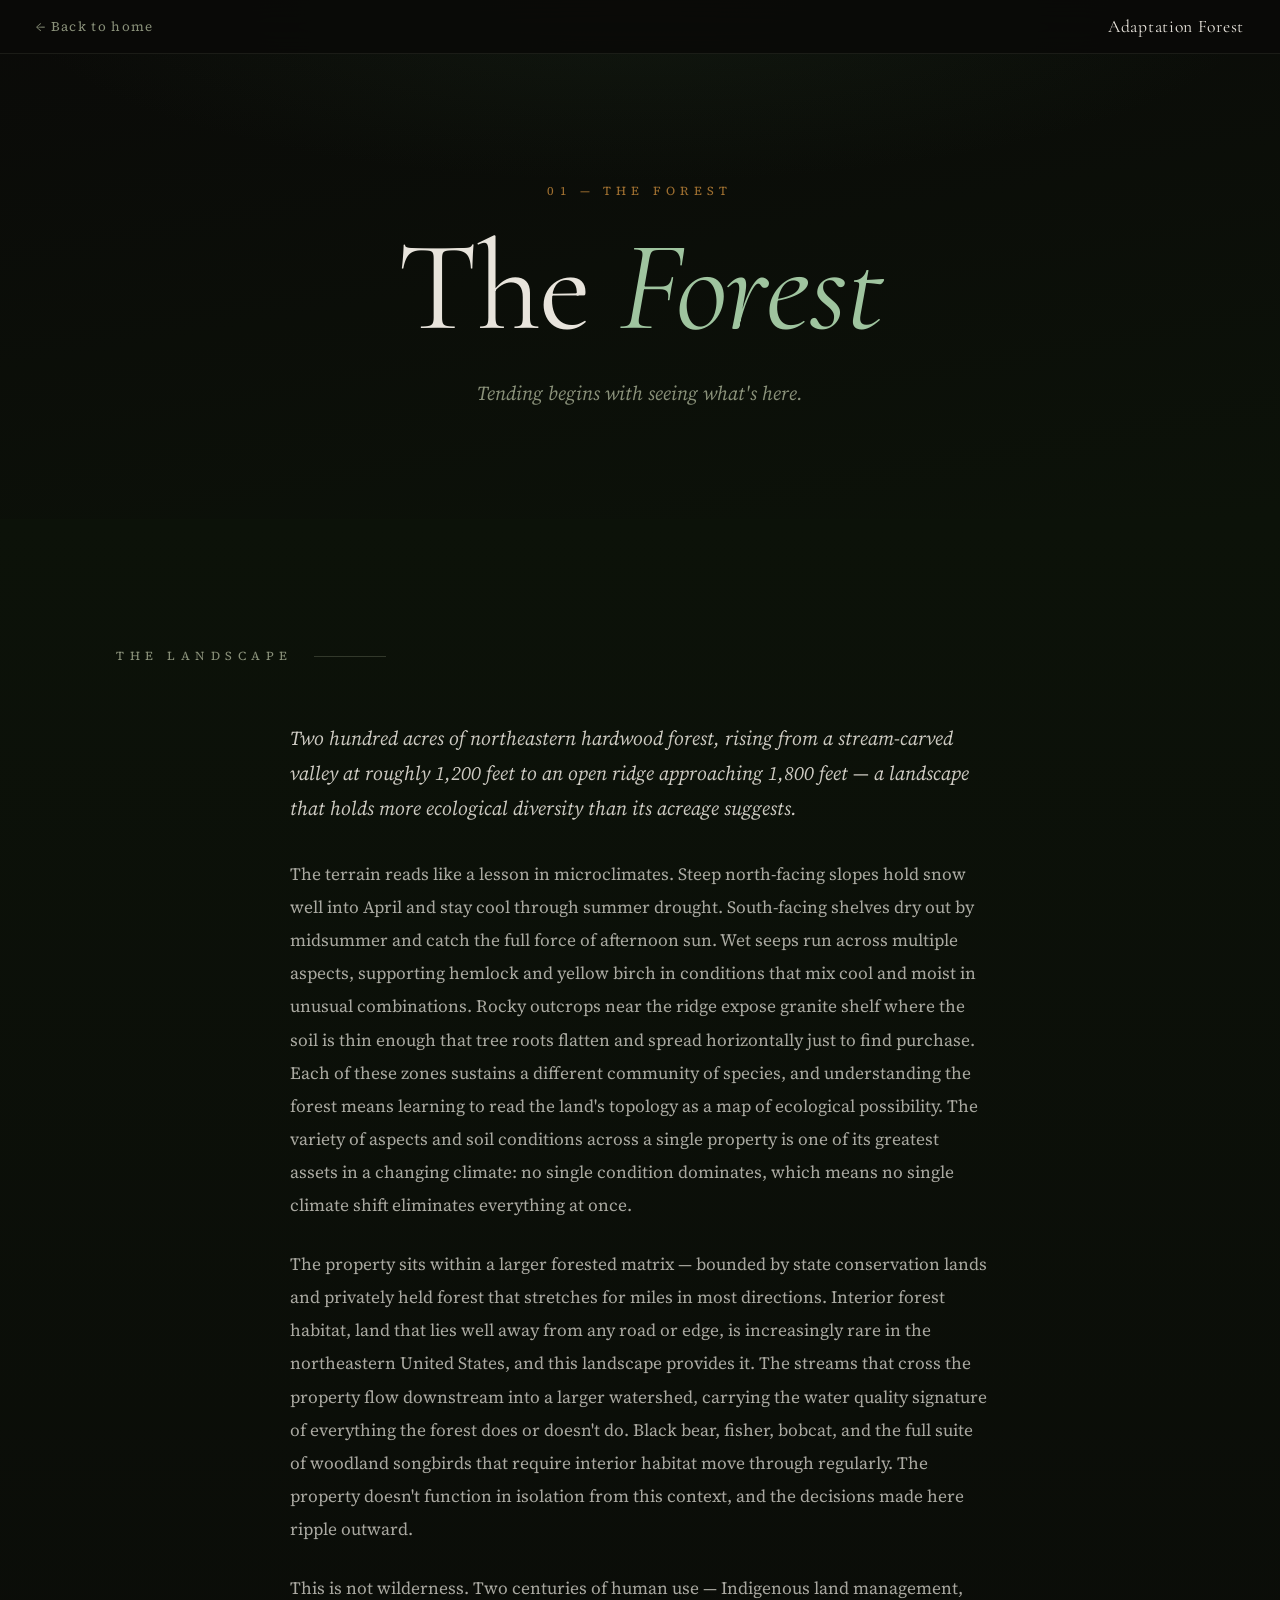
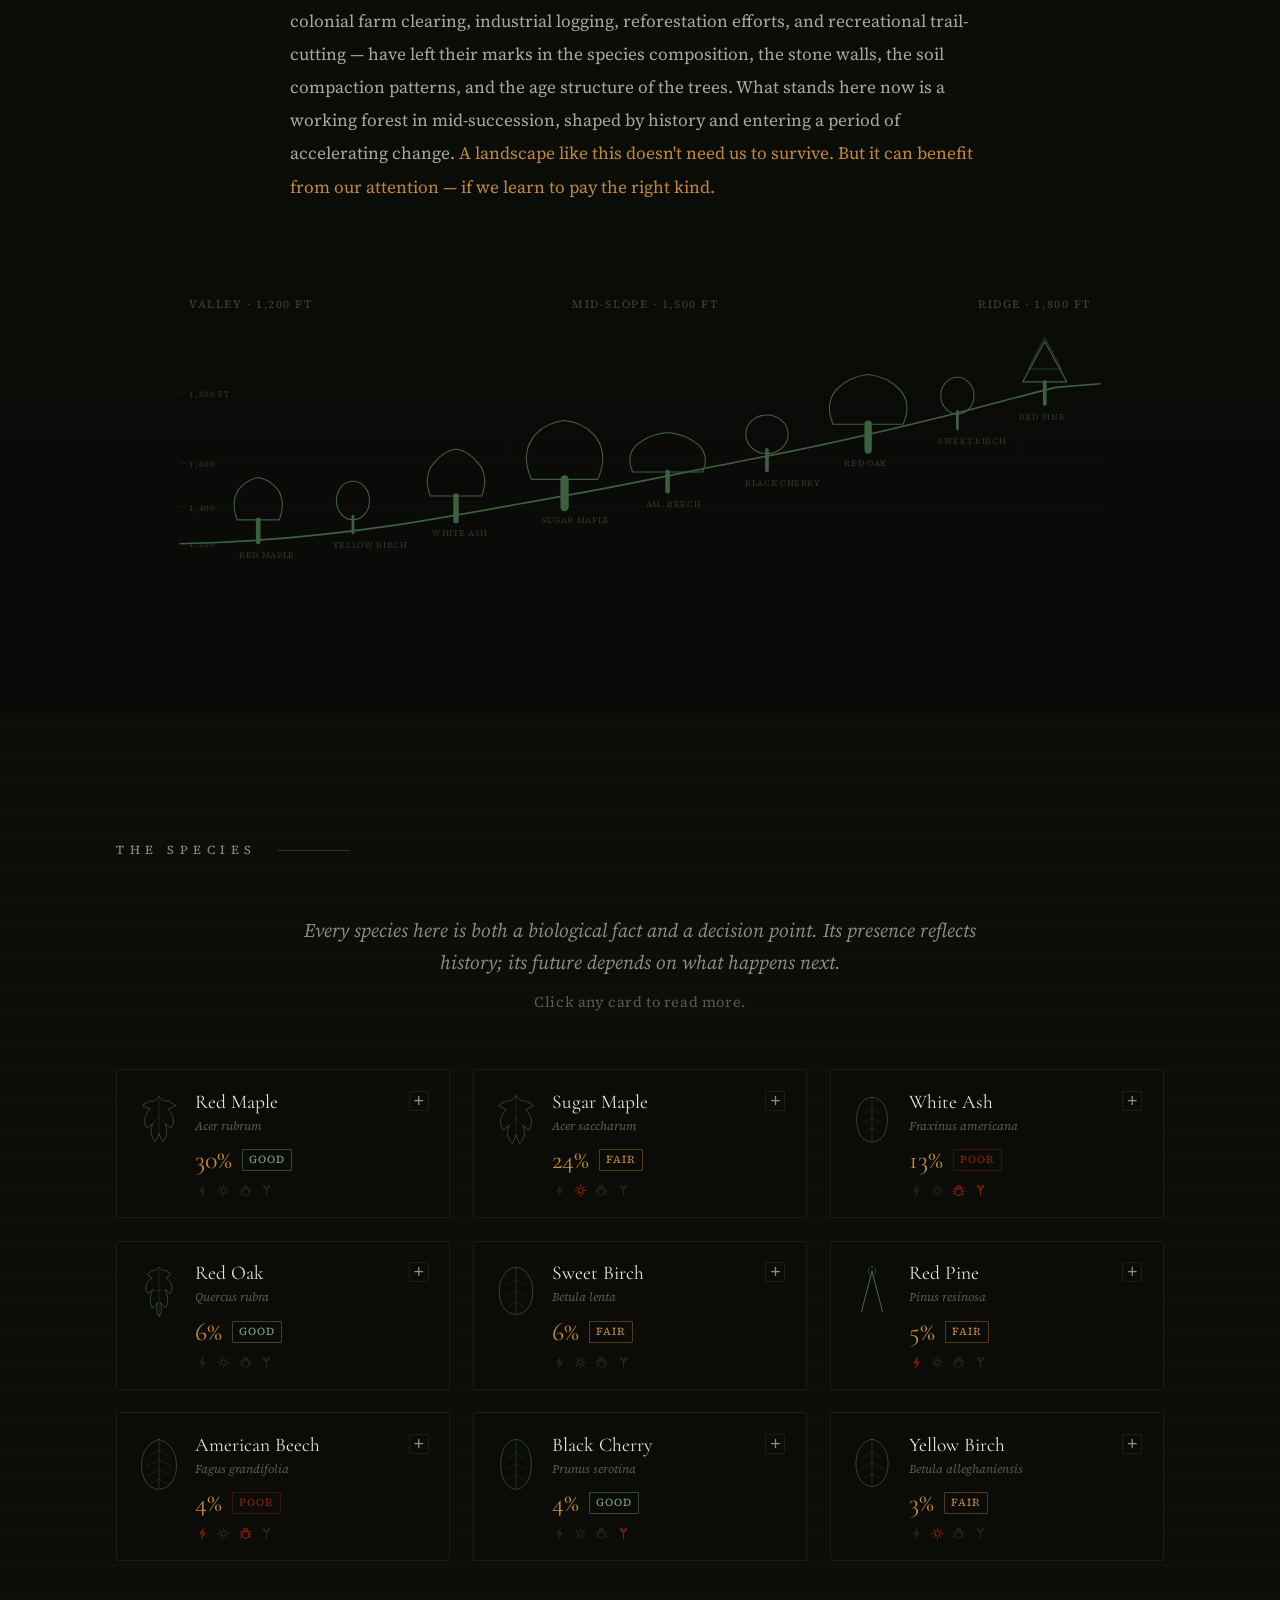
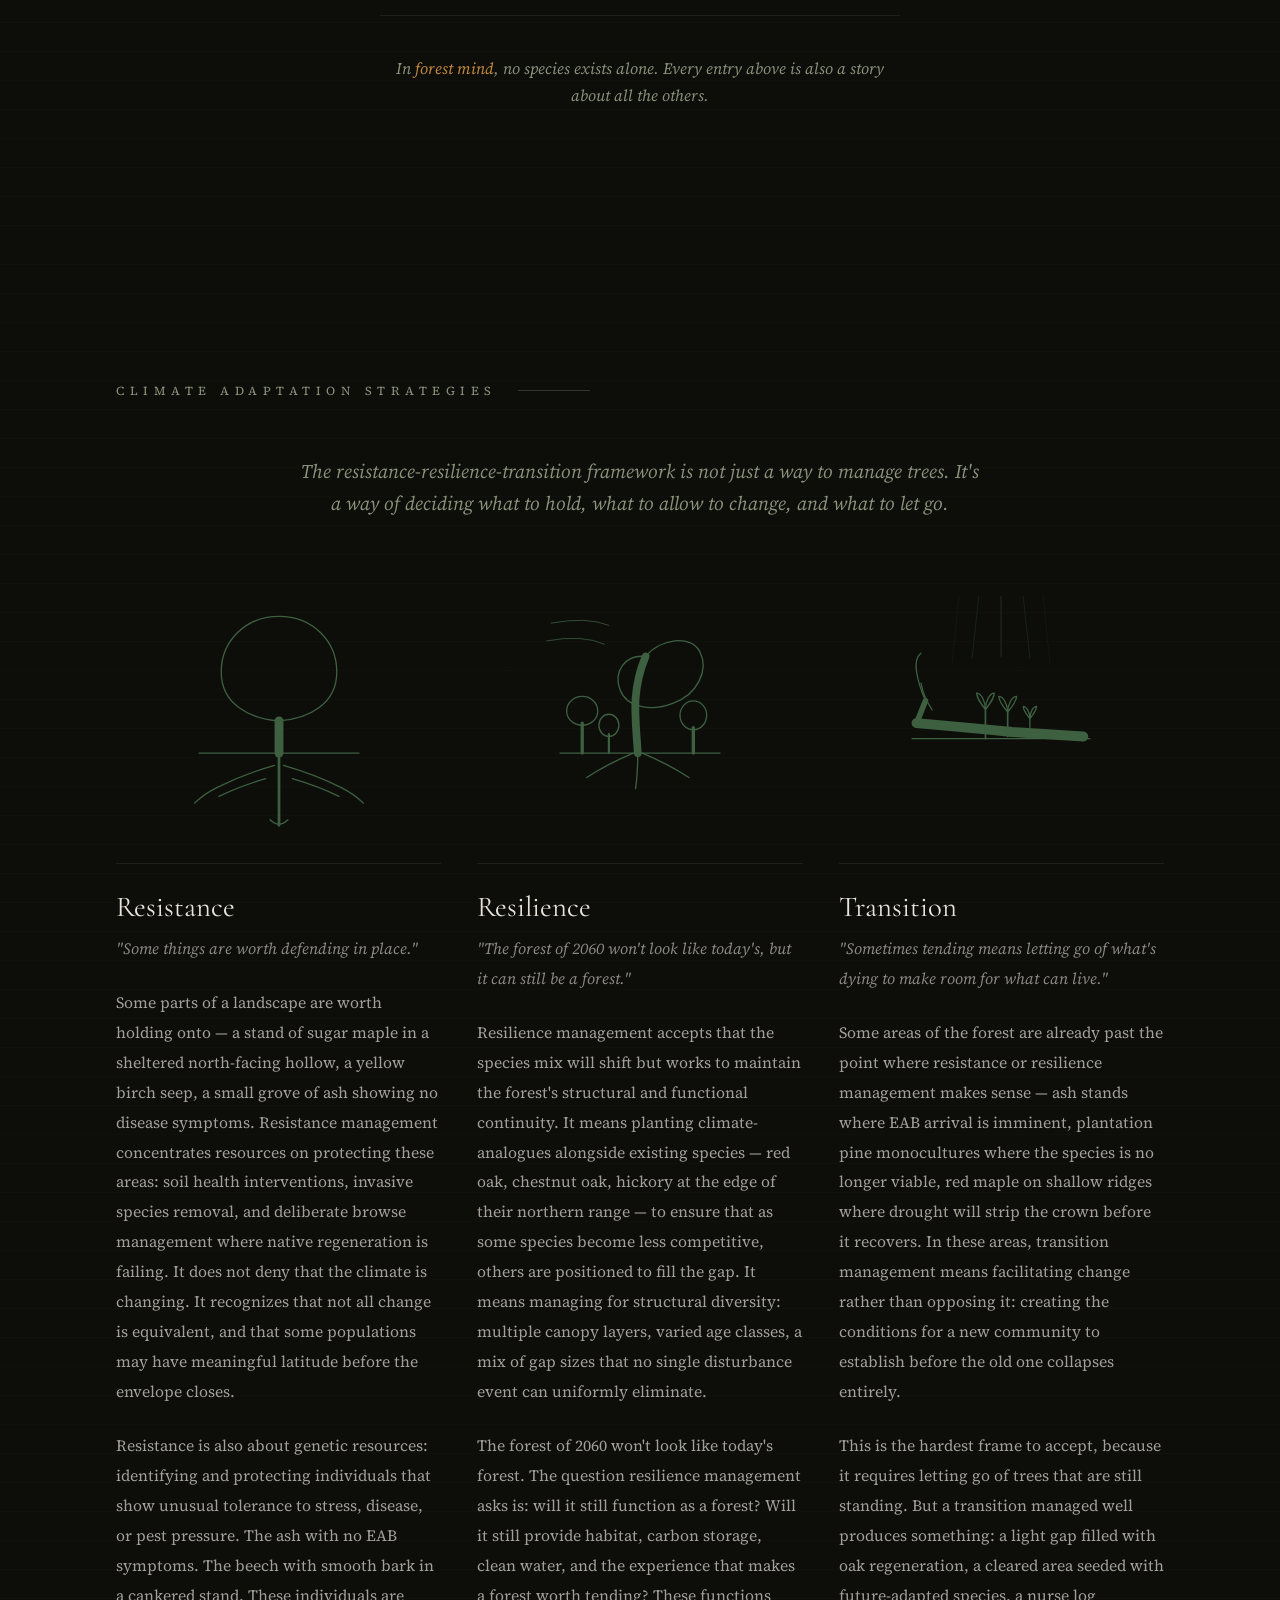
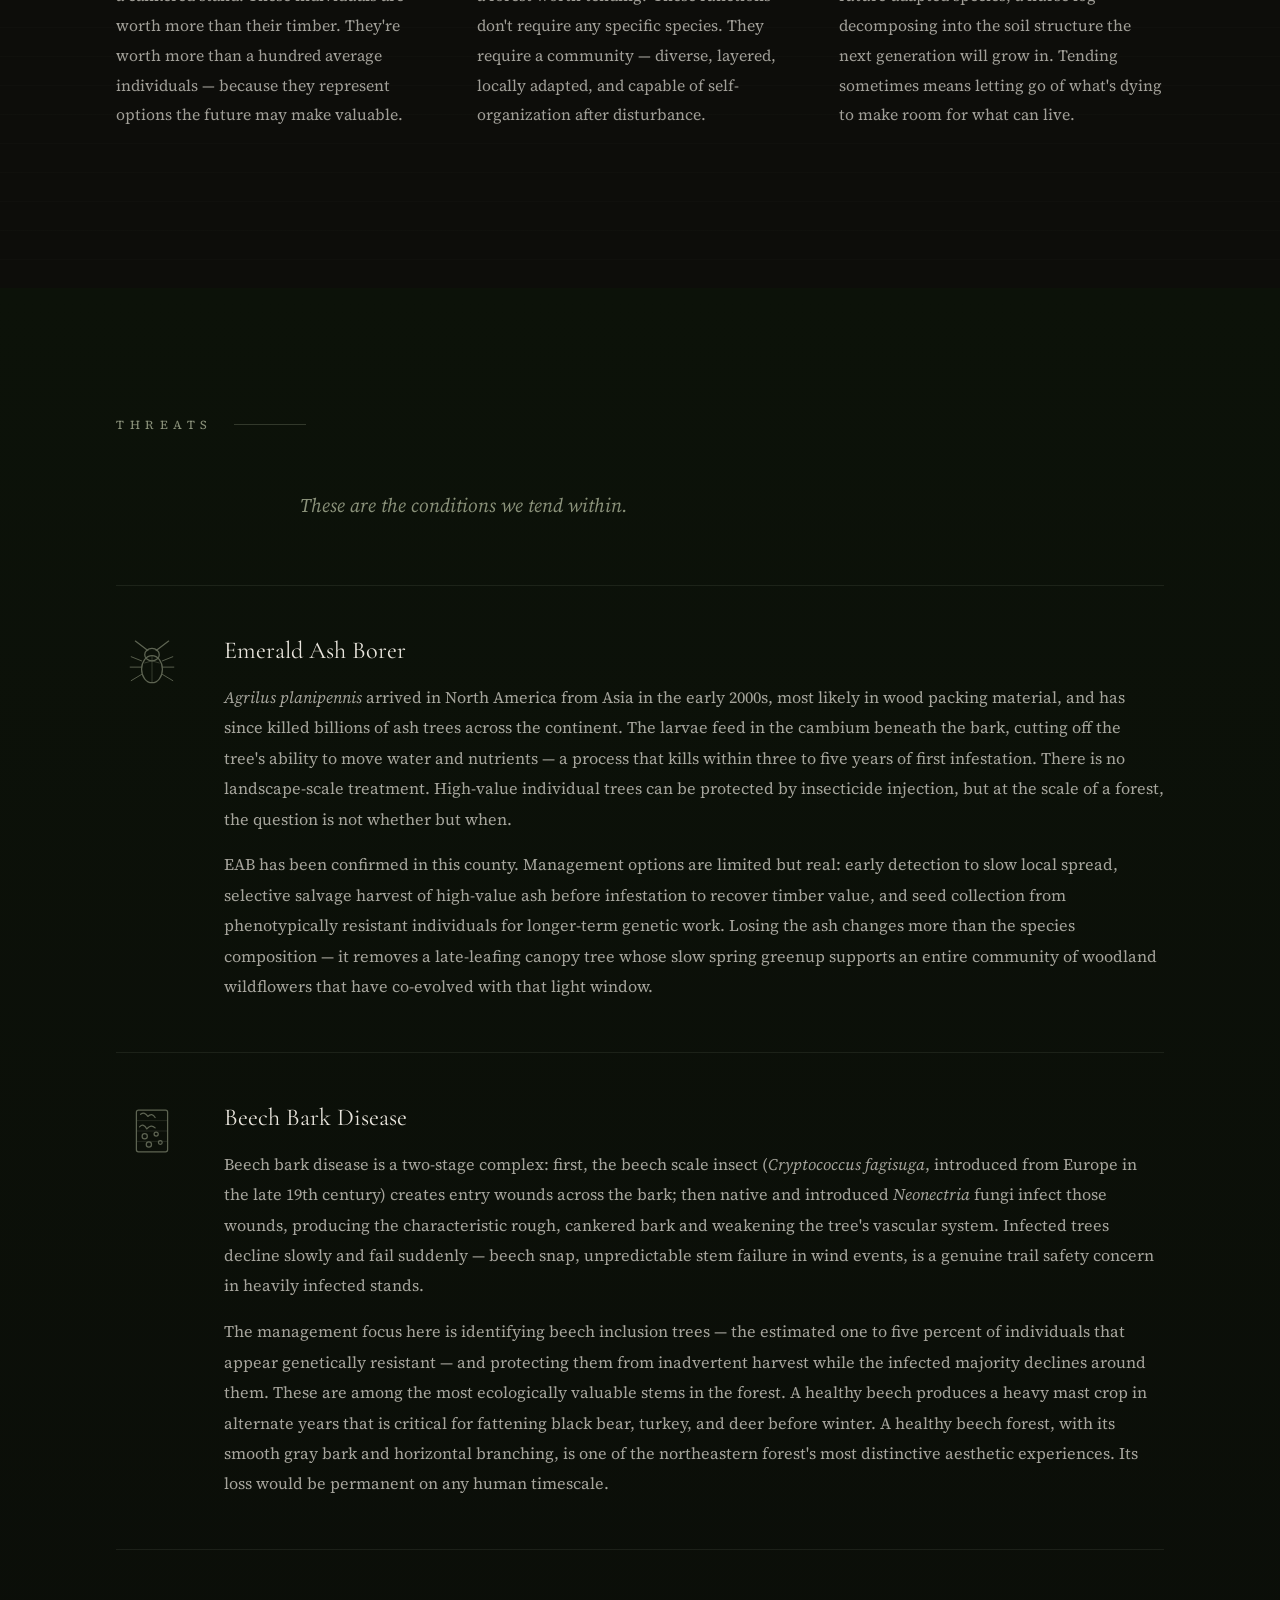
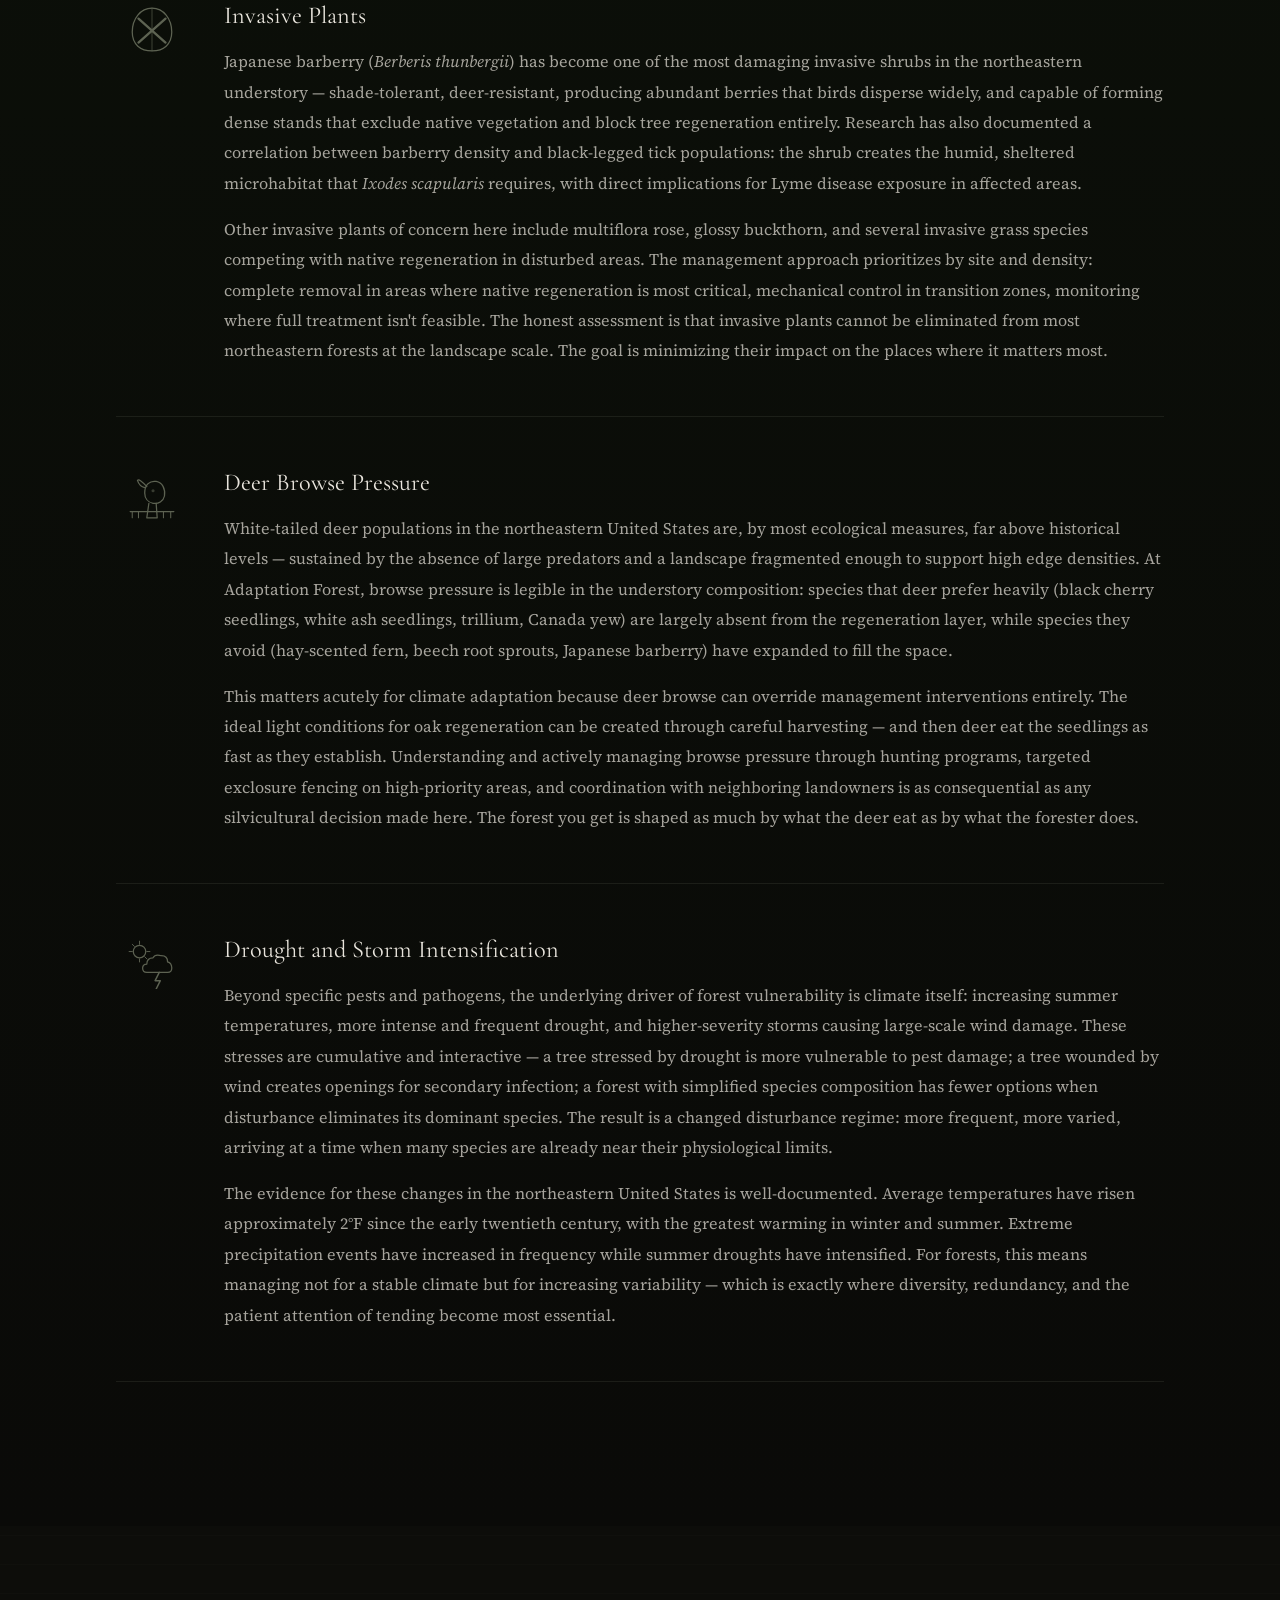
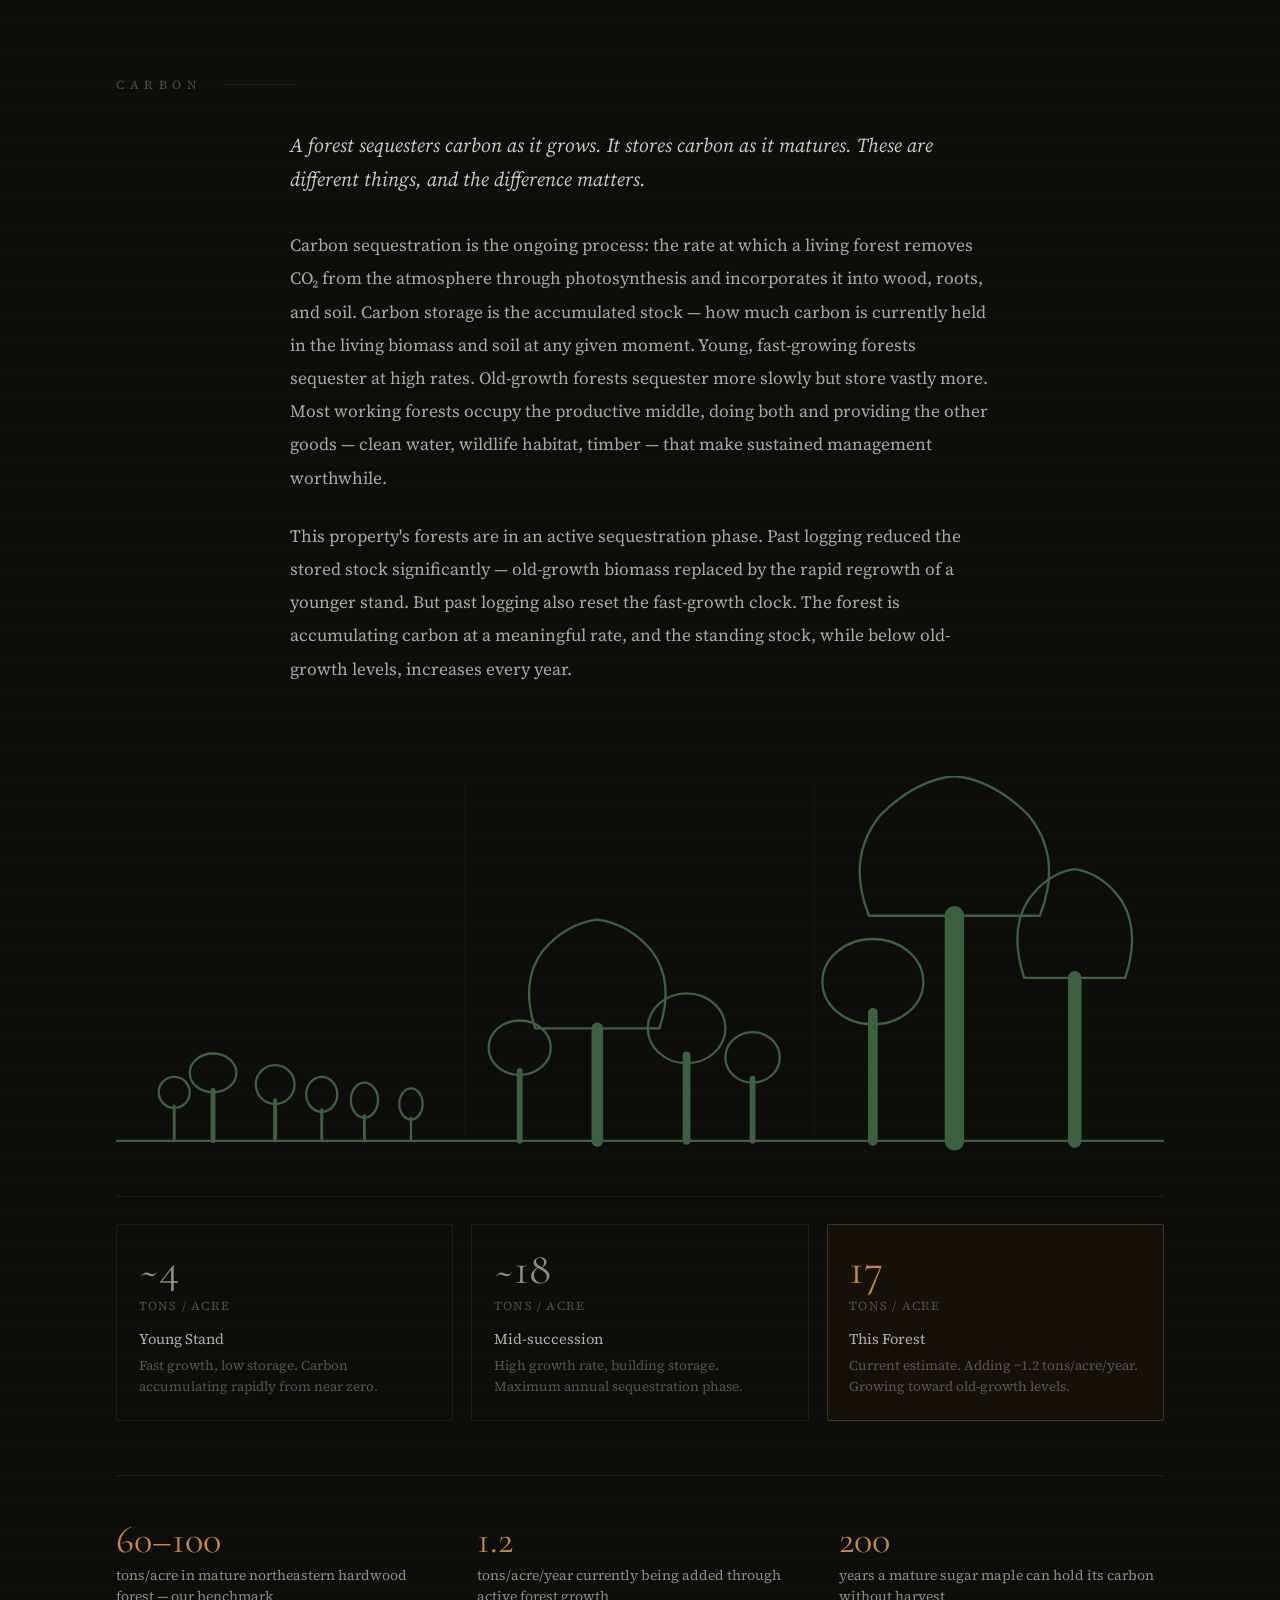
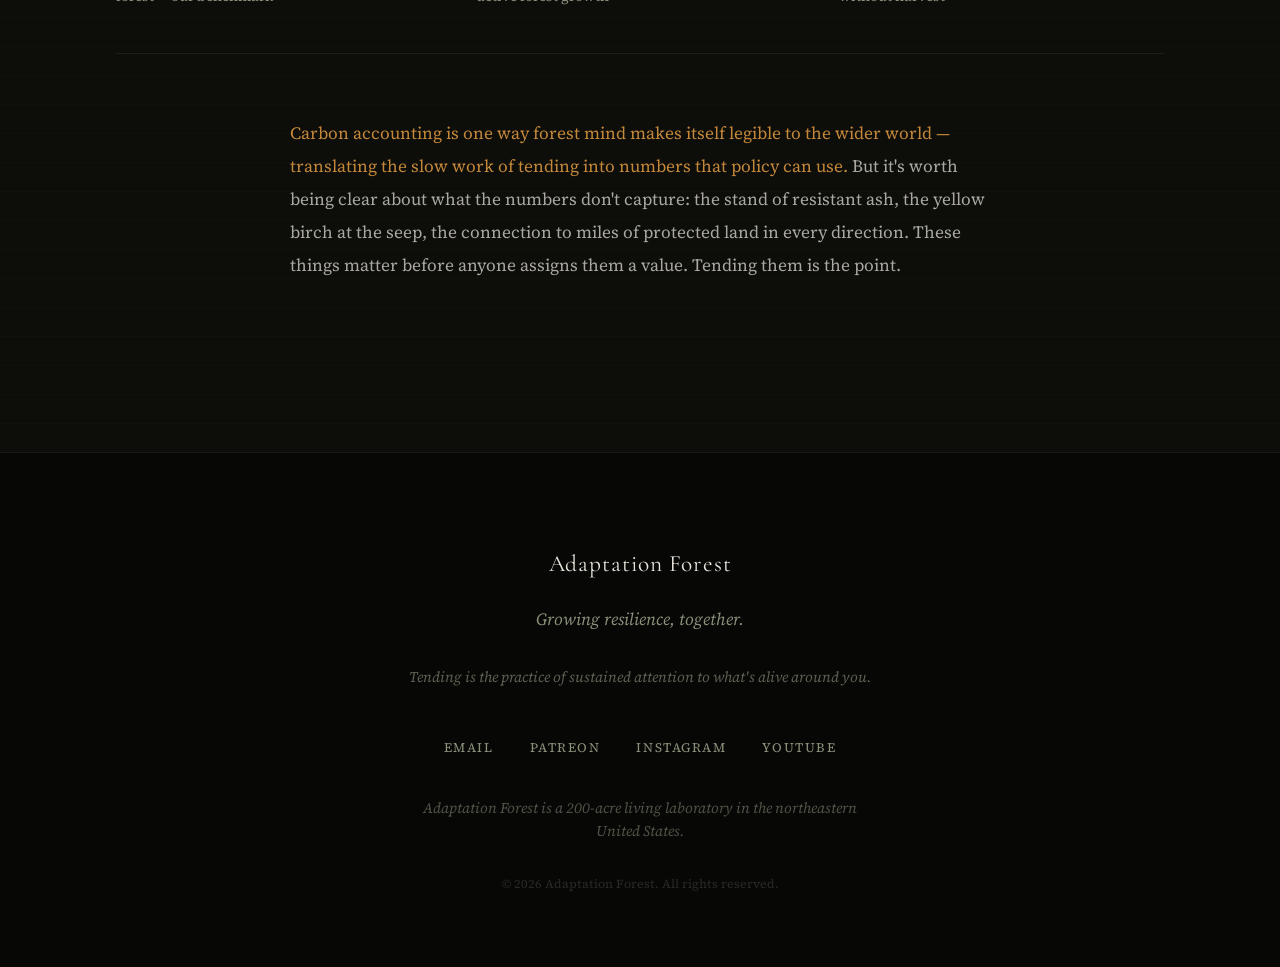
==== forest.html @ 5127c21d "Add forest.html — full field guide page for The Forest - Page header with back nav, page-specific CS" ====
<!DOCTYPE html>
<html lang="en">
<head>
  <!-- To understand a forest is itself a practice of forest mind.
       The species here are not inventory — they are characters.
       Tending begins with knowing who's in the room. -->
  <meta charset="UTF-8">
  <meta name="viewport" content="width=device-width, initial-scale=1.0">
  <meta name="description" content="A field guide to the 200-acre northeastern hardwood forest at Adaptation Forest — its species, climate vulnerabilities, and the practice of seeing what's here.">
  <title>The Forest — Adaptation Forest</title>
  <link rel="preconnect" href="https://fonts.googleapis.com">
  <link rel="preconnect" href="https://fonts.gstatic.com" crossorigin>
  <link href="https://fonts.googleapis.com/css2?family=Cormorant+Garamond:ital,wght@0,300;0,400;0,600;1,300;1,400;1,600&family=Source+Serif+4:ital,opsz,wght@0,8..60,300;0,8..60,400;1,8..60,300;1,8..60,400&display=swap" rel="stylesheet">
  <link rel="stylesheet" href="css/style.css">
  <link rel="stylesheet" href="css/forest.css">
</head>
<body class="page-forest">

  <!-- Page navigation -->
  <nav class="page-nav" aria-label="Site navigation">
    <a href="index.html" class="page-nav__back">← Back to home</a>
    <a href="index.html" class="page-nav__logo">Adaptation Forest</a>
  </nav>

  <!-- Page header -->
  <header class="page-header">
    <div class="container">
      <p class="page-eyebrow">01 — The Forest</p>
      <h1 class="page-title">The <em>Forest</em></h1>
      <p class="page-subtitle">Tending begins with seeing what's here.</p>
    </div>
  </header>

  <!-- ============================================================
       THE LANDSCAPE
       ============================================================ -->
  <section id="landscape" class="page-section">
    <div class="container">

      <p class="field-label reveal">The Landscape</p>

      <div class="prose-column">
        <p class="section-lead reveal">Two hundred acres of northeastern hardwood forest, rising from a stream-carved valley at roughly 1,200 feet to an open ridge approaching 1,800 feet — a landscape that holds more ecological diversity than its acreage suggests.</p>

        <p class="reveal">The terrain reads like a lesson in microclimates. Steep north-facing slopes hold snow well into April and stay cool through summer drought. South-facing shelves dry out by midsummer and catch the full force of afternoon sun. Wet seeps run across multiple aspects, supporting hemlock and yellow birch in conditions that mix cool and moist in unusual combinations. Rocky outcrops near the ridge expose granite shelf where the soil is thin enough that tree roots flatten and spread horizontally just to find purchase. Each of these zones sustains a different community of species, and understanding the forest means learning to read the land's topology as a map of ecological possibility. The variety of aspects and soil conditions across a single property is one of its greatest assets in a changing climate: no single condition dominates, which means no single climate shift eliminates everything at once.</p>

        <p class="reveal">The property sits within a larger forested matrix — bounded by state conservation lands and privately held forest that stretches for miles in most directions. Interior forest habitat, land that lies well away from any road or edge, is increasingly rare in the northeastern United States, and this landscape provides it. The streams that cross the property flow downstream into a larger watershed, carrying the water quality signature of everything the forest does or doesn't do. Black bear, fisher, bobcat, and the full suite of woodland songbirds that require interior habitat move through regularly. The property doesn't function in isolation from this context, and the decisions made here ripple outward.</p>

        <p class="reveal">This is not wilderness. Two centuries of human use — Indigenous land management, colonial farm clearing, industrial logging, reforestation efforts, and recreational trail-cutting — have left their marks in the species composition, the stone walls, the soil compaction patterns, and the age structure of the trees. What stands here now is a working forest in mid-succession, shaped by history and entering a period of accelerating change. <span class="text-amber">A landscape like this doesn't need us to survive. But it can benefit from our attention — if we learn to pay the right kind.</span></p>
      </div>

      <!-- Elevation cross-section SVG -->
      <div class="elevation-diagram svg-animate reveal"
           aria-label="Elevation cross-section from valley to ridgetop showing nine tree species at their typical elevation bands"
           role="img">
        <div class="elevation-diagram__labels">
          <span>Valley &middot; 1,200 ft</span>
          <span>Mid-slope &middot; 1,500 ft</span>
          <span>Ridge &middot; 1,800 ft</span>
        </div>
        <svg viewBox="0 0 1000 268" class="elevation-svg" preserveAspectRatio="xMidYMid meet">

          <!-- Subtle elevation zone lines -->
          <line class="draw" x1="0" y1="200" x2="1000" y2="200" stroke-width="0.4" opacity="0.18"/>
          <line class="draw" x1="0" y1="152" x2="1000" y2="152" stroke-width="0.4" opacity="0.18"/>

          <!-- ── TREE SILHOUETTES (drawn before terrain line) ──
               Order: left to right, valley to ridge            -->

          <!-- 1. Red Maple x=85, ground≈238 -->
          <line class="draw" x1="85" y1="238" x2="85" y2="214" stroke-width="5"/>
          <path class="draw" d="M 62,214 Q 55,196 63,182 Q 72,170 85,168 Q 98,170 107,182 Q 115,196 108,214 Z"/>

          <!-- 2. Yellow Birch x=188, ground≈228 -->
          <line class="draw" x1="188" y1="228" x2="188" y2="210" stroke-width="3"/>
          <ellipse class="draw" cx="188" cy="193" rx="18" ry="21"/>

          <!-- 3. White Ash x=300, ground≈215 -->
          <line class="draw" x1="300" y1="215" x2="300" y2="188" stroke-width="6"/>
          <path class="draw" d="M 272,188 Q 264,166 276,152 Q 287,139 300,137 Q 313,139 324,152 Q 336,166 328,188 Z"/>

          <!-- 4. Sugar Maple x=418, ground≈200 -->
          <line class="draw" x1="418" y1="200" x2="418" y2="170" stroke-width="9"/>
          <path class="draw" d="M 382,170 Q 370,143 384,124 Q 397,108 418,106 Q 439,108 452,124 Q 466,143 454,170 Z"/>

          <!-- 5. American Beech x=530, ground≈183 -->
          <line class="draw" x1="530" y1="183" x2="530" y2="162" stroke-width="5"/>
          <path class="draw" d="M 492,162 Q 484,144 497,132 Q 510,121 530,119 Q 550,121 563,132 Q 576,144 568,162 Z"/>

          <!-- 6. Black Cherry x=638, ground≈160 -->
          <line class="draw" x1="638" y1="160" x2="638" y2="138" stroke-width="4"/>
          <ellipse class="draw" cx="638" cy="121" rx="23" ry="21"/>

          <!-- 7. Red Oak x=748, ground≈138 -->
          <line class="draw" x1="748" y1="138" x2="748" y2="110" stroke-width="8"/>
          <path class="draw" d="M 710,110 Q 700,88 714,72 Q 728,58 748,56 Q 768,58 782,72 Q 796,88 786,110 Z"/>

          <!-- 8. Sweet Birch x=845, ground≈115 -->
          <line class="draw" x1="845" y1="115" x2="845" y2="96" stroke-width="3"/>
          <ellipse class="draw" cx="845" cy="79" rx="18" ry="20"/>

          <!-- 9. Red Pine x=940, ground≈88 — conical -->
          <line class="draw" x1="940" y1="88" x2="940" y2="64" stroke-width="4"/>
          <path class="draw" d="M 916,64 L 940,20 L 964,64 Z"/>
          <path class="draw" d="M 922,50 L 940,16 L 958,50 Z" opacity="0.55"/>

          <!-- ── TERRAIN PROFILE ── -->
          <path class="draw" stroke-width="1.8"
            d="M 0,240 C 85,238 165,230 232,220 C 298,210 360,198 428,186
               C 496,174 558,160 626,147 C 694,134 755,120 812,106
               C 870,92 910,80 952,70 L 1000,66"/>

          <!-- ── SPECIES LABELS ── -->
          <text class="illus-label" x="64"  y="255">Red Maple</text>
          <text class="illus-label" x="166" y="245">Yellow Birch</text>
          <text class="illus-label" x="274" y="232">White Ash</text>
          <text class="illus-label" x="393" y="217">Sugar Maple</text>
          <text class="illus-label" x="506" y="200">Am. Beech</text>
          <text class="illus-label" x="614" y="177">Black Cherry</text>
          <text class="illus-label" x="722" y="155">Red Oak</text>
          <text class="illus-label" x="824" y="132">Sweet Birch</text>
          <text class="illus-label" x="912" y="105">Red Pine</text>

          <!-- Elevation tick marks + labels on left axis -->
          <line class="draw" x1="0" y1="240" x2="6" y2="240" stroke-width="0.8" opacity="0.4"/>
          <line class="draw" x1="0" y1="200" x2="6" y2="200" stroke-width="0.6" opacity="0.3"/>
          <line class="draw" x1="0" y1="152" x2="6" y2="152" stroke-width="0.6" opacity="0.3"/>
          <line class="draw" x1="0" y1="76"  x2="6" y2="76"  stroke-width="0.6" opacity="0.3"/>
          <text class="illus-label" x="10" y="244" opacity="0.55">1,200</text>
          <text class="illus-label" x="10" y="204" opacity="0.4">1,400</text>
          <text class="illus-label" x="10" y="156" opacity="0.4">1,600</text>
          <text class="illus-label" x="10" y="80"  opacity="0.4">1,800 ft</text>

        </svg>
      </div><!-- /.elevation-diagram -->

    </div>
  </section>

  <!-- ============================================================
       THE SPECIES
       ============================================================ -->
  <section id="species" class="page-section page-section--field">
    <div class="container">

      <p class="field-label reveal">The Species</p>

      <p class="section-lead reveal" style="max-width:680px; margin-inline:auto; text-align:center; font-style:italic; margin-bottom:0.5rem;">Every species here is both a biological fact and a decision point. Its presence reflects history; its future depends on what happens next.</p>
      <p class="reveal" style="max-width:680px; margin-inline:auto; text-align:center; font-size:0.82rem; color:var(--clr-lichen); opacity:0.6; margin-bottom:3rem; letter-spacing:0.04em;">Click any card to read more.</p>

      <div class="species-grid">

        <!-- ── 1. Red Maple ── -->
        <article class="species-card reveal" data-species="red-maple">
          <div class="species-card__header">
            <div class="species-card__leaf svg-animate" aria-hidden="true">
              <svg viewBox="0 0 60 76" class="leaf-svg">
                <path class="draw" d="M 30,5 C 27,10 21,13 17,11 L 6,18 L 17,23 C 9,31 7,43 13,50 L 21,44 C 17,54 19,64 25,70 L 30,58 L 35,70 C 41,64 43,54 39,44 L 47,50 C 53,43 51,31 43,23 L 54,18 L 43,11 C 39,13 33,10 30,5 Z"/>
                <line class="draw" x1="30" y1="5"  x2="30" y2="58" stroke-width="0.5"/>
                <line class="draw" x1="30" y1="34" x2="21" y2="44" stroke-width="0.4"/>
                <line class="draw" x1="30" y1="34" x2="39" y2="44" stroke-width="0.4"/>
              </svg>
            </div>
            <div class="species-card__meta">
              <h3 class="species-name">Red Maple</h3>
              <p class="species-latin">Acer rubrum</p>
              <div class="species-stats-row">
                <span class="species-pct">30%</span>
                <span class="adapt-rating adapt-rating--good">Good</span>
              </div>
              <div class="vuln-icons" aria-label="Vulnerability indicators">
                <span class="vuln-icon vuln-icon--dim" title="Storm"><svg viewBox="0 0 16 16"><path d="M 9,2 L 5,9 L 9,9 L 7,14 L 11,7 L 7,7 Z"/></svg></span>
                <span class="vuln-icon vuln-icon--dim" title="Drought"><svg viewBox="0 0 16 16"><circle cx="8" cy="8" r="3"/><line x1="8" y1="1" x2="8" y2="3"/><line x1="8" y1="13" x2="8" y2="15"/><line x1="1" y1="8" x2="3" y2="8"/><line x1="13" y1="8" x2="15" y2="8"/><line x1="3.5" y1="3.5" x2="5" y2="5"/><line x1="11" y1="11" x2="12.5" y2="12.5"/><line x1="12.5" y1="3.5" x2="11" y2="5"/><line x1="3.5" y1="12.5" x2="5" y2="11"/></svg></span>
                <span class="vuln-icon vuln-icon--dim" title="Pest"><svg viewBox="0 0 16 16"><ellipse cx="8" cy="9" rx="4" ry="5"/><circle cx="8" cy="4" r="2.5"/><line x1="4" y1="7" x2="2" y2="5"/><line x1="4" y1="9" x2="1" y2="9"/><line x1="4" y1="11" x2="2" y2="13"/><line x1="12" y1="7" x2="14" y2="5"/><line x1="12" y1="9" x2="15" y2="9"/><line x1="12" y1="11" x2="14" y2="13"/></svg></span>
                <span class="vuln-icon vuln-icon--dim" title="Regeneration"><svg viewBox="0 0 16 16"><line x1="8" y1="14" x2="8" y2="7"/><path d="M 8,7 C 6,5 4,4 4,2 C 6,2 8,4 8,7"/><path d="M 8,7 C 10,5 12,4 12,2 C 10,2 8,4 8,7"/></svg></span>
              </div>
            </div>
            <button class="species-card__toggle" aria-expanded="false" aria-label="Expand Red Maple">+</button>
          </div>
          <div class="species-card__body">
            <p>Red maple is the forest's pragmatist — the first to colonize a disturbed gap, the last to yield a wet corner no other species can tolerate. Its abundance reflects a history of selective harvesting and storm disturbance that opened the canopy repeatedly over the past century, rewarding fast-establishing generalists. In the context of climate change, red maple is largely well-positioned: it tolerates a wide range of moisture conditions and shows greater drought resistance than other maples. As sugar maple gradually retreats northward, red maple is likely to fill some of that ecological role — though not all of what's lost will be replaced.</p>
            <p>In most canopy gaps here, red maple seedlings are among the first to establish. Watching what regenerates tells you something about where the forest is going.</p>
          </div>
        </article>

        <!-- ── 2. Sugar Maple ── -->
        <article class="species-card reveal" data-species="sugar-maple">
          <div class="species-card__header">
            <div class="species-card__leaf svg-animate" aria-hidden="true">
              <svg viewBox="0 0 60 76" class="leaf-svg">
                <path class="draw" d="M 30,4 C 27,9 21,13 16,11 L 5,18 L 16,24 C 7,33 5,45 12,53 L 20,46 C 16,57 18,67 25,72 L 30,60 L 35,72 C 42,67 44,57 40,46 L 48,53 C 55,45 53,33 44,24 L 55,18 L 44,11 C 39,13 33,9 30,4 Z"/>
                <line class="draw" x1="30" y1="4"  x2="30" y2="60" stroke-width="0.5"/>
                <line class="draw" x1="30" y1="37" x2="20" y2="46" stroke-width="0.4"/>
                <line class="draw" x1="30" y1="37" x2="40" y2="46" stroke-width="0.4"/>
              </svg>
            </div>
            <div class="species-card__meta">
              <h3 class="species-name">Sugar Maple</h3>
              <p class="species-latin">Acer saccharum</p>
              <div class="species-stats-row">
                <span class="species-pct">24%</span>
                <span class="adapt-rating adapt-rating--fair">Fair</span>
              </div>
              <div class="vuln-icons">
                <span class="vuln-icon vuln-icon--dim"    title="Storm"><svg viewBox="0 0 16 16"><path d="M 9,2 L 5,9 L 9,9 L 7,14 L 11,7 L 7,7 Z"/></svg></span>
                <span class="vuln-icon vuln-icon--active" title="Drought"><svg viewBox="0 0 16 16"><circle cx="8" cy="8" r="3"/><line x1="8" y1="1" x2="8" y2="3"/><line x1="8" y1="13" x2="8" y2="15"/><line x1="1" y1="8" x2="3" y2="8"/><line x1="13" y1="8" x2="15" y2="8"/><line x1="3.5" y1="3.5" x2="5" y2="5"/><line x1="11" y1="11" x2="12.5" y2="12.5"/><line x1="12.5" y1="3.5" x2="11" y2="5"/><line x1="3.5" y1="12.5" x2="5" y2="11"/></svg></span>
                <span class="vuln-icon vuln-icon--dim"    title="Pest"><svg viewBox="0 0 16 16"><ellipse cx="8" cy="9" rx="4" ry="5"/><circle cx="8" cy="4" r="2.5"/><line x1="4" y1="7" x2="2" y2="5"/><line x1="4" y1="9" x2="1" y2="9"/><line x1="4" y1="11" x2="2" y2="13"/><line x1="12" y1="7" x2="14" y2="5"/><line x1="12" y1="9" x2="15" y2="9"/><line x1="12" y1="11" x2="14" y2="13"/></svg></span>
                <span class="vuln-icon vuln-icon--dim"    title="Regeneration"><svg viewBox="0 0 16 16"><line x1="8" y1="14" x2="8" y2="7"/><path d="M 8,7 C 6,5 4,4 4,2 C 6,2 8,4 8,7"/><path d="M 8,7 C 10,5 12,4 12,2 C 10,2 8,4 8,7"/></svg></span>
              </div>
            </div>
            <button class="species-card__toggle" aria-expanded="false" aria-label="Expand Sugar Maple">+</button>
          </div>
          <div class="species-card__body">
            <p>Sugar maple is the long-term carbon banker of the northeastern hardwood forest — accumulating more carbon per acre than nearly any other species in the region, growing slowly and living long. A mature sugar maple may hold its carbon for two centuries. It is also the most ecologically generative tree here: its leaf litter enriches the soil, its seeds sustain birds and small mammals through the winter, and the understory beneath a sugar maple stand supports a community unlike any other canopy type.</p>
            <p>But sugar maple is also the species most clearly in retreat. Higher summer temperatures, increasing drought, and acid deposition have stressed populations across the southern range edge — which includes this forest. The climate window for maple syrup production in southern New England is narrowing. Tending sugar maple here means reckoning honestly with that: some of what we're managing is a community in transition.</p>
          </div>
        </article>

        <!-- ── 3. White Ash ── -->
        <article class="species-card reveal" data-species="white-ash">
          <div class="species-card__header">
            <div class="species-card__leaf svg-animate" aria-hidden="true">
              <svg viewBox="0 0 60 76" class="leaf-svg">
                <path class="draw" d="M 30,6 C 42,6 52,18 52,38 C 52,58 43,70 30,70 C 17,70 8,58 8,38 C 8,18 18,6 30,6 Z"/>
                <line class="draw" x1="30" y1="6"  x2="30" y2="70" stroke-width="0.6"/>
                <line class="draw" x1="30" y1="22" x2="20" y2="30" stroke-width="0.4"/>
                <line class="draw" x1="30" y1="22" x2="40" y2="30" stroke-width="0.4"/>
                <line class="draw" x1="30" y1="36" x2="16" y2="44" stroke-width="0.4"/>
                <line class="draw" x1="30" y1="36" x2="44" y2="44" stroke-width="0.4"/>
                <line class="draw" x1="30" y1="50" x2="20" y2="58" stroke-width="0.4"/>
                <line class="draw" x1="30" y1="50" x2="40" y2="58" stroke-width="0.4"/>
              </svg>
            </div>
            <div class="species-card__meta">
              <h3 class="species-name">White Ash</h3>
              <p class="species-latin">Fraxinus americana</p>
              <div class="species-stats-row">
                <span class="species-pct">13%</span>
                <span class="adapt-rating adapt-rating--poor">Poor</span>
              </div>
              <div class="vuln-icons">
                <span class="vuln-icon vuln-icon--dim"    title="Storm"><svg viewBox="0 0 16 16"><path d="M 9,2 L 5,9 L 9,9 L 7,14 L 11,7 L 7,7 Z"/></svg></span>
                <span class="vuln-icon vuln-icon--dim"    title="Drought"><svg viewBox="0 0 16 16"><circle cx="8" cy="8" r="3"/><line x1="8" y1="1" x2="8" y2="3"/><line x1="8" y1="13" x2="8" y2="15"/><line x1="1" y1="8" x2="3" y2="8"/><line x1="13" y1="8" x2="15" y2="8"/><line x1="3.5" y1="3.5" x2="5" y2="5"/><line x1="11" y1="11" x2="12.5" y2="12.5"/><line x1="12.5" y1="3.5" x2="11" y2="5"/><line x1="3.5" y1="12.5" x2="5" y2="11"/></svg></span>
                <span class="vuln-icon vuln-icon--active" title="Pest — Emerald Ash Borer"><svg viewBox="0 0 16 16"><ellipse cx="8" cy="9" rx="4" ry="5"/><circle cx="8" cy="4" r="2.5"/><line x1="4" y1="7" x2="2" y2="5"/><line x1="4" y1="9" x2="1" y2="9"/><line x1="4" y1="11" x2="2" y2="13"/><line x1="12" y1="7" x2="14" y2="5"/><line x1="12" y1="9" x2="15" y2="9"/><line x1="12" y1="11" x2="14" y2="13"/></svg></span>
                <span class="vuln-icon vuln-icon--active" title="Regeneration concern"><svg viewBox="0 0 16 16"><line x1="8" y1="14" x2="8" y2="7"/><path d="M 8,7 C 6,5 4,4 4,2 C 6,2 8,4 8,7"/><path d="M 8,7 C 10,5 12,4 12,2 C 10,2 8,4 8,7"/></svg></span>
              </div>
            </div>
            <button class="species-card__toggle" aria-expanded="false" aria-label="Expand White Ash">+</button>
          </div>
          <div class="species-card__body">
            <p>White ash is being lost — not gradually, but at near-total rates where the emerald ash borer has established. EAB has been confirmed in this county. The question is no longer whether the ash population here will be affected, but at what pace and what will fill the space it leaves. We are documenting ash diameter distributions to track the decline and watching for the rare genetically resistant individuals that appear in some populations. Finding and protecting those trees is one of the more intentional interventions underway.</p>
            <p>Losing 13% of the forest's basal area is not a footnote — it changes light penetration, understory composition, and soil chemistry. White ash is among the last species to leaf out in spring, creating a brief window of understory light that a whole community of spring ephemerals has co-evolved around. When that canopy closes earlier and more permanently, that community changes too.</p>
          </div>
        </article>

        <!-- ── 4. Red Oak ── -->
        <article class="species-card reveal" data-species="red-oak">
          <div class="species-card__header">
            <div class="species-card__leaf svg-animate" aria-hidden="true">
              <svg viewBox="0 0 60 80" class="leaf-svg">
                <path class="draw" d="M 30,5 C 27,8 23,11 20,9 L 13,15 L 20,20 C 11,26 9,35 14,42 L 21,37 C 17,46 16,57 21,63 L 28,55 C 26,62 26,70 30,75 C 34,70 34,62 32,55 L 39,63 C 44,57 43,46 39,37 L 46,42 C 51,35 49,26 40,20 L 47,15 L 40,9 C 37,11 33,8 30,5 Z"/>
                <line class="draw" x1="30" y1="5"  x2="30" y2="75" stroke-width="0.5"/>
                <line class="draw" x1="30" y1="38" x2="21" y2="37" stroke-width="0.4"/>
                <line class="draw" x1="30" y1="38" x2="39" y2="37" stroke-width="0.4"/>
              </svg>
            </div>
            <div class="species-card__meta">
              <h3 class="species-name">Red Oak</h3>
              <p class="species-latin">Quercus rubra</p>
              <div class="species-stats-row">
                <span class="species-pct">6%</span>
                <span class="adapt-rating adapt-rating--good">Good</span>
              </div>
              <div class="vuln-icons">
                <span class="vuln-icon vuln-icon--dim" title="Storm"><svg viewBox="0 0 16 16"><path d="M 9,2 L 5,9 L 9,9 L 7,14 L 11,7 L 7,7 Z"/></svg></span>
                <span class="vuln-icon vuln-icon--dim" title="Drought"><svg viewBox="0 0 16 16"><circle cx="8" cy="8" r="3"/><line x1="8" y1="1" x2="8" y2="3"/><line x1="8" y1="13" x2="8" y2="15"/><line x1="1" y1="8" x2="3" y2="8"/><line x1="13" y1="8" x2="15" y2="8"/><line x1="3.5" y1="3.5" x2="5" y2="5"/><line x1="11" y1="11" x2="12.5" y2="12.5"/><line x1="12.5" y1="3.5" x2="11" y2="5"/><line x1="3.5" y1="12.5" x2="5" y2="11"/></svg></span>
                <span class="vuln-icon vuln-icon--dim" title="Pest"><svg viewBox="0 0 16 16"><ellipse cx="8" cy="9" rx="4" ry="5"/><circle cx="8" cy="4" r="2.5"/><line x1="4" y1="7" x2="2" y2="5"/><line x1="4" y1="9" x2="1" y2="9"/><line x1="4" y1="11" x2="2" y2="13"/><line x1="12" y1="7" x2="14" y2="5"/><line x1="12" y1="9" x2="15" y2="9"/><line x1="12" y1="11" x2="14" y2="13"/></svg></span>
                <span class="vuln-icon vuln-icon--dim" title="Regeneration"><svg viewBox="0 0 16 16"><line x1="8" y1="14" x2="8" y2="7"/><path d="M 8,7 C 6,5 4,4 4,2 C 6,2 8,4 8,7"/><path d="M 8,7 C 10,5 12,4 12,2 C 10,2 8,4 8,7"/></svg></span>
              </div>
            </div>
            <button class="species-card__toggle" aria-expanded="false" aria-label="Expand Red Oak">+</button>
          </div>
          <div class="species-card__body">
            <p>Red oak is one of climate adaptation's protagonists in the northeastern forest story. As warming shifts suitable habitat northward, red oak is competing more successfully across more locations — tolerating heat and summer drought better than the maples that currently dominate. At this elevation, red oak sits near the upper edge of its typical range, but that edge is moving. The acorn crop this species produces each autumn is foundational to the food web: blue jays, turkeys, squirrels, bears, and deer all depend on it through fall and winter.</p>
            <p>Red oak regeneration in the understory functions as a leading indicator. Where oak seedlings establish successfully, the forest is telling us something about what it expects. Creating and maintaining the conditions for oak regeneration — managing deer browse, opening gaps with selective harvesting — is one of the more direct and consequential interventions available.</p>
          </div>
        </article>

        <!-- ── 5. Sweet Birch ── -->
        <article class="species-card reveal" data-species="sweet-birch">
          <div class="species-card__header">
            <div class="species-card__leaf svg-animate" aria-hidden="true">
              <svg viewBox="0 0 60 76" class="leaf-svg">
                <path class="draw" d="M 30,5 C 42,5 54,18 54,40 C 54,60 43,72 30,72 C 17,72 6,60 6,40 C 6,18 18,5 30,5 Z"/>
                <line class="draw" x1="30" y1="5"  x2="30" y2="70" stroke-width="0.6"/>
                <line class="draw" x1="30" y1="22" x2="17" y2="31" stroke-width="0.4"/>
                <line class="draw" x1="30" y1="22" x2="43" y2="31" stroke-width="0.4"/>
                <line class="draw" x1="30" y1="38" x2="14" y2="47" stroke-width="0.4"/>
                <line class="draw" x1="30" y1="38" x2="46" y2="47" stroke-width="0.4"/>
                <line class="draw" x1="30" y1="54" x2="19" y2="61" stroke-width="0.4"/>
                <line class="draw" x1="30" y1="54" x2="41" y2="61" stroke-width="0.4"/>
              </svg>
            </div>
            <div class="species-card__meta">
              <h3 class="species-name">Sweet Birch</h3>
              <p class="species-latin">Betula lenta</p>
              <div class="species-stats-row">
                <span class="species-pct">6%</span>
                <span class="adapt-rating adapt-rating--fair">Fair</span>
              </div>
              <div class="vuln-icons">
                <span class="vuln-icon vuln-icon--dim" title="Storm"><svg viewBox="0 0 16 16"><path d="M 9,2 L 5,9 L 9,9 L 7,14 L 11,7 L 7,7 Z"/></svg></span>
                <span class="vuln-icon vuln-icon--dim" title="Drought"><svg viewBox="0 0 16 16"><circle cx="8" cy="8" r="3"/><line x1="8" y1="1" x2="8" y2="3"/><line x1="8" y1="13" x2="8" y2="15"/><line x1="1" y1="8" x2="3" y2="8"/><line x1="13" y1="8" x2="15" y2="8"/><line x1="3.5" y1="3.5" x2="5" y2="5"/><line x1="11" y1="11" x2="12.5" y2="12.5"/><line x1="12.5" y1="3.5" x2="11" y2="5"/><line x1="3.5" y1="12.5" x2="5" y2="11"/></svg></span>
                <span class="vuln-icon vuln-icon--dim" title="Pest"><svg viewBox="0 0 16 16"><ellipse cx="8" cy="9" rx="4" ry="5"/><circle cx="8" cy="4" r="2.5"/><line x1="4" y1="7" x2="2" y2="5"/><line x1="4" y1="9" x2="1" y2="9"/><line x1="4" y1="11" x2="2" y2="13"/><line x1="12" y1="7" x2="14" y2="5"/><line x1="12" y1="9" x2="15" y2="9"/><line x1="12" y1="11" x2="14" y2="13"/></svg></span>
                <span class="vuln-icon vuln-icon--dim" title="Regeneration"><svg viewBox="0 0 16 16"><line x1="8" y1="14" x2="8" y2="7"/><path d="M 8,7 C 6,5 4,4 4,2 C 6,2 8,4 8,7"/><path d="M 8,7 C 10,5 12,4 12,2 C 10,2 8,4 8,7"/></svg></span>
              </div>
            </div>
            <button class="species-card__toggle" aria-expanded="false" aria-label="Expand Sweet Birch">+</button>
          </div>
          <div class="species-card__body">
            <p>Sweet birch is the scratch-and-sniff species of the northeastern forest: crush a twig and you get the unmistakable scent of wintergreen. It fills a specific niche — growing quickly on disturbed sites, tolerating shallow rocky soils, and providing early successional structure while longer-lived species establish. Its seeds are light enough to travel by wind into any gap the forest opens, and germinate readily on exposed mineral soil after disturbance. In a forest defined by a history of canopy disruption, sweet birch is part of the recovery vocabulary.</p>
            <p>In climate adaptation terms, sweet birch occupies the resilient middle: not especially vulnerable to warming, but not a primary beneficiary either. It's part of the forest's structural continuity — a species that keeps things functioning while conditions sort themselves out over coming decades.</p>
          </div>
        </article>

        <!-- ── 6. Red Pine ── -->
        <article class="species-card reveal" data-species="red-pine">
          <div class="species-card__header">
            <div class="species-card__leaf svg-animate" aria-hidden="true">
              <svg viewBox="0 0 60 76" class="leaf-svg">
                <line class="draw" x1="30" y1="10" x2="15" y2="68" stroke-width="1.6"/>
                <line class="draw" x1="30" y1="10" x2="45" y2="68" stroke-width="1.6"/>
                <ellipse class="draw" cx="30" cy="10" rx="5" ry="6"/>
              </svg>
            </div>
            <div class="species-card__meta">
              <h3 class="species-name">Red Pine</h3>
              <p class="species-latin">Pinus resinosa</p>
              <div class="species-stats-row">
                <span class="species-pct">5%</span>
                <span class="adapt-rating adapt-rating--fair">Fair</span>
              </div>
              <div class="vuln-icons">
                <span class="vuln-icon vuln-icon--active" title="Storm / wind throw"><svg viewBox="0 0 16 16"><path d="M 9,2 L 5,9 L 9,9 L 7,14 L 11,7 L 7,7 Z"/></svg></span>
                <span class="vuln-icon vuln-icon--dim"    title="Drought"><svg viewBox="0 0 16 16"><circle cx="8" cy="8" r="3"/><line x1="8" y1="1" x2="8" y2="3"/><line x1="8" y1="13" x2="8" y2="15"/><line x1="1" y1="8" x2="3" y2="8"/><line x1="13" y1="8" x2="15" y2="8"/><line x1="3.5" y1="3.5" x2="5" y2="5"/><line x1="11" y1="11" x2="12.5" y2="12.5"/><line x1="12.5" y1="3.5" x2="11" y2="5"/><line x1="3.5" y1="12.5" x2="5" y2="11"/></svg></span>
                <span class="vuln-icon vuln-icon--dim"    title="Pest"><svg viewBox="0 0 16 16"><ellipse cx="8" cy="9" rx="4" ry="5"/><circle cx="8" cy="4" r="2.5"/><line x1="4" y1="7" x2="2" y2="5"/><line x1="4" y1="9" x2="1" y2="9"/><line x1="4" y1="11" x2="2" y2="13"/><line x1="12" y1="7" x2="14" y2="5"/><line x1="12" y1="9" x2="15" y2="9"/><line x1="12" y1="11" x2="14" y2="13"/></svg></span>
                <span class="vuln-icon vuln-icon--dim"    title="Regeneration"><svg viewBox="0 0 16 16"><line x1="8" y1="14" x2="8" y2="7"/><path d="M 8,7 C 6,5 4,4 4,2 C 6,2 8,4 8,7"/><path d="M 8,7 C 10,5 12,4 12,2 C 10,2 8,4 8,7"/></svg></span>
              </div>
            </div>
            <button class="species-card__toggle" aria-expanded="false" aria-label="Expand Red Pine">+</button>
          </div>
          <div class="species-card__body">
            <p>The red pine stands here are almost certainly planted — not natural to this aspect and elevation. Red pine was planted widely across the Northeast in the mid-twentieth century for timber production and erosion control on abandoned farmland. These stands are aging: the trees experience increasing blowdown and wind throw, and naturally regenerating hardwoods are establishing aggressively in the understory beneath them. The monoculture structure of plantation pine — dense, even-aged, with deep shade and acidic needle duff — suppresses the diverse understory community that makes a forest ecologically functional.</p>
            <p>We are letting succession unfold. As the plantation trees age and fall, they create structural diversity and coarse woody debris that the hardwood community building beneath them needs. This is a transition the forest is managing largely on its own. Tending here means staying out of the way.</p>
          </div>
        </article>

        <!-- ── 7. American Beech ── -->
        <article class="species-card reveal" data-species="american-beech">
          <div class="species-card__header">
            <div class="species-card__leaf svg-animate" aria-hidden="true">
              <svg viewBox="0 0 60 80" class="leaf-svg">
                <path class="draw" d="M 30,5 C 44,8 55,22 55,42 C 55,62 44,76 30,76 C 16,76 5,62 5,42 C 5,22 16,8 30,5 Z"/>
                <line class="draw" x1="30" y1="5"  x2="30" y2="74" stroke-width="0.6"/>
                <line class="draw" x1="30" y1="20" x2="15" y2="29" stroke-width="0.4"/>
                <line class="draw" x1="30" y1="20" x2="45" y2="29" stroke-width="0.4"/>
                <line class="draw" x1="30" y1="34" x2="12" y2="43" stroke-width="0.4"/>
                <line class="draw" x1="30" y1="34" x2="48" y2="43" stroke-width="0.4"/>
                <line class="draw" x1="30" y1="48" x2="13" y2="57" stroke-width="0.4"/>
                <line class="draw" x1="30" y1="48" x2="47" y2="57" stroke-width="0.4"/>
                <line class="draw" x1="30" y1="62" x2="18" y2="68" stroke-width="0.4"/>
                <line class="draw" x1="30" y1="62" x2="42" y2="68" stroke-width="0.4"/>
              </svg>
            </div>
            <div class="species-card__meta">
              <h3 class="species-name">American Beech</h3>
              <p class="species-latin">Fagus grandifolia</p>
              <div class="species-stats-row">
                <span class="species-pct">4%</span>
                <span class="adapt-rating adapt-rating--poor">Poor</span>
              </div>
              <div class="vuln-icons">
                <span class="vuln-icon vuln-icon--active" title="Storm / beech snap"><svg viewBox="0 0 16 16"><path d="M 9,2 L 5,9 L 9,9 L 7,14 L 11,7 L 7,7 Z"/></svg></span>
                <span class="vuln-icon vuln-icon--dim"    title="Drought"><svg viewBox="0 0 16 16"><circle cx="8" cy="8" r="3"/><line x1="8" y1="1" x2="8" y2="3"/><line x1="8" y1="13" x2="8" y2="15"/><line x1="1" y1="8" x2="3" y2="8"/><line x1="13" y1="8" x2="15" y2="8"/><line x1="3.5" y1="3.5" x2="5" y2="5"/><line x1="11" y1="11" x2="12.5" y2="12.5"/><line x1="12.5" y1="3.5" x2="11" y2="5"/><line x1="3.5" y1="12.5" x2="5" y2="11"/></svg></span>
                <span class="vuln-icon vuln-icon--active" title="Pest — Beech Bark Disease"><svg viewBox="0 0 16 16"><ellipse cx="8" cy="9" rx="4" ry="5"/><circle cx="8" cy="4" r="2.5"/><line x1="4" y1="7" x2="2" y2="5"/><line x1="4" y1="9" x2="1" y2="9"/><line x1="4" y1="11" x2="2" y2="13"/><line x1="12" y1="7" x2="14" y2="5"/><line x1="12" y1="9" x2="15" y2="9"/><line x1="12" y1="11" x2="14" y2="13"/></svg></span>
                <span class="vuln-icon vuln-icon--dim"    title="Regeneration"><svg viewBox="0 0 16 16"><line x1="8" y1="14" x2="8" y2="7"/><path d="M 8,7 C 6,5 4,4 4,2 C 6,2 8,4 8,7"/><path d="M 8,7 C 10,5 12,4 12,2 C 10,2 8,4 8,7"/></svg></span>
              </div>
            </div>
            <button class="species-card__toggle" aria-expanded="false" aria-label="Expand American Beech">+</button>
          </div>
          <div class="species-card__body">
            <p>Beech bark disease — a complex of introduced scale insects and native fungi — is pervasive across northeastern forests, and the beech population here reflects this: many trees show the characteristic rough, cankered bark, and beech snap (sudden stem failure in infected trees) is a documented safety concern on trails. The disease has no treatment. What exists is the possibility of genetic resistance in a small fraction of individual trees that survive with minimal damage despite heavy disease pressure.</p>
            <p>Identifying resistant individuals, protecting them from harvesting, and building seed collection programs around them is one of the few active interventions with genuine long-term potential for this species. A healthy beech forest — smooth gray bark, fat winter buds, spring flush of lime-green leaves — is one of the northeastern forest's great aesthetic experiences. Its loss would be the most visible ecological transformation of our generation.</p>
          </div>
        </article>

        <!-- ── 8. Black Cherry ── -->
        <article class="species-card reveal" data-species="black-cherry">
          <div class="species-card__header">
            <div class="species-card__leaf svg-animate" aria-hidden="true">
              <svg viewBox="0 0 60 80" class="leaf-svg">
                <path class="draw" d="M 30,5 C 40,5 52,17 52,40 C 52,63 41,76 30,76 C 19,76 8,63 8,40 C 8,17 20,5 30,5 Z"/>
                <line class="draw" x1="30" y1="5"  x2="30" y2="74" stroke-width="0.6"/>
                <line class="draw" x1="30" y1="24" x2="18" y2="33" stroke-width="0.4"/>
                <line class="draw" x1="30" y1="24" x2="42" y2="33" stroke-width="0.4"/>
                <line class="draw" x1="30" y1="40" x2="15" y2="49" stroke-width="0.4"/>
                <line class="draw" x1="30" y1="40" x2="45" y2="49" stroke-width="0.4"/>
                <line class="draw" x1="30" y1="56" x2="19" y2="63" stroke-width="0.4"/>
                <line class="draw" x1="30" y1="56" x2="41" y2="63" stroke-width="0.4"/>
              </svg>
            </div>
            <div class="species-card__meta">
              <h3 class="species-name">Black Cherry</h3>
              <p class="species-latin">Prunus serotina</p>
              <div class="species-stats-row">
                <span class="species-pct">4%</span>
                <span class="adapt-rating adapt-rating--good">Good</span>
              </div>
              <div class="vuln-icons">
                <span class="vuln-icon vuln-icon--dim"    title="Storm"><svg viewBox="0 0 16 16"><path d="M 9,2 L 5,9 L 9,9 L 7,14 L 11,7 L 7,7 Z"/></svg></span>
                <span class="vuln-icon vuln-icon--dim"    title="Drought"><svg viewBox="0 0 16 16"><circle cx="8" cy="8" r="3"/><line x1="8" y1="1" x2="8" y2="3"/><line x1="8" y1="13" x2="8" y2="15"/><line x1="1" y1="8" x2="3" y2="8"/><line x1="13" y1="8" x2="15" y2="8"/><line x1="3.5" y1="3.5" x2="5" y2="5"/><line x1="11" y1="11" x2="12.5" y2="12.5"/><line x1="12.5" y1="3.5" x2="11" y2="5"/><line x1="3.5" y1="12.5" x2="5" y2="11"/></svg></span>
                <span class="vuln-icon vuln-icon--dim"    title="Pest"><svg viewBox="0 0 16 16"><ellipse cx="8" cy="9" rx="4" ry="5"/><circle cx="8" cy="4" r="2.5"/><line x1="4" y1="7" x2="2" y2="5"/><line x1="4" y1="9" x2="1" y2="9"/><line x1="4" y1="11" x2="2" y2="13"/><line x1="12" y1="7" x2="14" y2="5"/><line x1="12" y1="9" x2="15" y2="9"/><line x1="12" y1="11" x2="14" y2="13"/></svg></span>
                <span class="vuln-icon vuln-icon--active" title="Regeneration — deer browse"><svg viewBox="0 0 16 16"><line x1="8" y1="14" x2="8" y2="7"/><path d="M 8,7 C 6,5 4,4 4,2 C 6,2 8,4 8,7"/><path d="M 8,7 C 10,5 12,4 12,2 C 10,2 8,4 8,7"/></svg></span>
              </div>
            </div>
            <button class="species-card__toggle" aria-expanded="false" aria-label="Expand Black Cherry">+</button>
          </div>
          <div class="species-card__body">
            <p>Black cherry is a forest opportunist with good climate prospects — growing quickly in disturbed openings, producing fruit that birds disperse widely across the landscape, and showing little sensitivity to warming or summer drought. The fruit it produces each August is a critical late-summer food source for migratory songbirds. Its timber is among the most commercially valuable native hardwoods in the Northeast, which means it pays its own way in any working forest management context.</p>
            <p>Its primary vulnerability at this site is deer browse. Black cherry seedlings are among the most palatable species deer will selectively remove from a forest understory — creating a paradox where abundant seed trees produce almost no successful offspring. This is one of the clearest signals that deer pressure is a meaningful management variable. Where browse pressure is managed or excluded, cherry regenerates aggressively. Where it isn't, the next generation may be largely absent.</p>
          </div>
        </article>

        <!-- ── 9. Yellow Birch ── -->
        <article class="species-card reveal" data-species="yellow-birch">
          <div class="species-card__header">
            <div class="species-card__leaf svg-animate" aria-hidden="true">
              <svg viewBox="0 0 60 76" class="leaf-svg">
                <path class="draw" d="M 30,5 C 40,5 53,18 53,40 C 53,60 42,72 30,72 C 18,72 7,60 7,40 C 7,18 20,5 30,5 Z"/>
                <line class="draw" x1="30" y1="5"  x2="30" y2="70" stroke-width="0.6"/>
                <line class="draw" x1="30" y1="22" x2="17" y2="31" stroke-width="0.4"/>
                <line class="draw" x1="30" y1="22" x2="43" y2="31" stroke-width="0.4"/>
                <line class="draw" x1="30" y1="38" x2="14" y2="47" stroke-width="0.4"/>
                <line class="draw" x1="30" y1="38" x2="46" y2="47" stroke-width="0.4"/>
                <line class="draw" x1="30" y1="54" x2="19" y2="61" stroke-width="0.4"/>
                <line class="draw" x1="30" y1="54" x2="41" y2="61" stroke-width="0.4"/>
              </svg>
            </div>
            <div class="species-card__meta">
              <h3 class="species-name">Yellow Birch</h3>
              <p class="species-latin">Betula alleghaniensis</p>
              <div class="species-stats-row">
                <span class="species-pct">3%</span>
                <span class="adapt-rating adapt-rating--fair">Fair</span>
              </div>
              <div class="vuln-icons">
                <span class="vuln-icon vuln-icon--dim"    title="Storm"><svg viewBox="0 0 16 16"><path d="M 9,2 L 5,9 L 9,9 L 7,14 L 11,7 L 7,7 Z"/></svg></span>
                <span class="vuln-icon vuln-icon--active" title="Drought / warming"><svg viewBox="0 0 16 16"><circle cx="8" cy="8" r="3"/><line x1="8" y1="1" x2="8" y2="3"/><line x1="8" y1="13" x2="8" y2="15"/><line x1="1" y1="8" x2="3" y2="8"/><line x1="13" y1="8" x2="15" y2="8"/><line x1="3.5" y1="3.5" x2="5" y2="5"/><line x1="11" y1="11" x2="12.5" y2="12.5"/><line x1="12.5" y1="3.5" x2="11" y2="5"/><line x1="3.5" y1="12.5" x2="5" y2="11"/></svg></span>
                <span class="vuln-icon vuln-icon--dim"    title="Pest"><svg viewBox="0 0 16 16"><ellipse cx="8" cy="9" rx="4" ry="5"/><circle cx="8" cy="4" r="2.5"/><line x1="4" y1="7" x2="2" y2="5"/><line x1="4" y1="9" x2="1" y2="9"/><line x1="4" y1="11" x2="2" y2="13"/><line x1="12" y1="7" x2="14" y2="5"/><line x1="12" y1="9" x2="15" y2="9"/><line x1="12" y1="11" x2="14" y2="13"/></svg></span>
                <span class="vuln-icon vuln-icon--dim"    title="Regeneration"><svg viewBox="0 0 16 16"><line x1="8" y1="14" x2="8" y2="7"/><path d="M 8,7 C 6,5 4,4 4,2 C 6,2 8,4 8,7"/><path d="M 8,7 C 10,5 12,4 12,2 C 10,2 8,4 8,7"/></svg></span>
              </div>
            </div>
            <button class="species-card__toggle" aria-expanded="false" aria-label="Expand Yellow Birch">+</button>
          </div>
          <div class="species-card__body">
            <p>Yellow birch is one of the northern hardwood forest's signature species — its metallic bronze bark peeling in papery curls, its presence an indicator of cool moist conditions on north-facing slopes and near streams. At this elevation and latitude, yellow birch sits near its southern range margin. As conditions warm and summer moisture becomes less reliable, yellow birch is gradually losing competitive ground — regenerating less successfully and yielding to heat-tolerant species that thrive where it struggles.</p>
            <p>Watching the yellow birch here is a way of taking the forest's temperature in slow motion. The mature trees are still vigorous. But in the understory, on the slopes and stream margins where yellow birch once dominated the next generation, the seedling density tells a different story. Tending a species in gradual range contraction means being honest about what you're doing — and why it still matters to try.</p>
          </div>
        </article>

      </div><!-- /.species-grid -->

      <p class="species-note reveal">In <span class="text-amber">forest mind</span>, no species exists alone. Every entry above is also a story about all the others.</p>

    </div>
  </section>

  <!-- ============================================================
       CLIMATE ADAPTATION STRATEGIES
       ============================================================ -->
  <section id="strategies" class="page-section page-section--field">
    <div class="container">

      <p class="field-label reveal">Climate Adaptation Strategies</p>

      <p class="section-lead reveal" style="max-width:680px; margin-inline:auto; text-align:center; font-style:italic; margin-bottom:4rem;">The resistance-resilience-transition framework is not just a way to manage trees. It's a way of deciding what to hold, what to allow to change, and what to let go.</p>

      <div class="strategies-grid">

        <!-- Resistance -->
        <div class="strategy-card reveal">
          <div class="strategy-illustration svg-animate">
            <svg viewBox="0 0 180 220" class="strategy-svg" aria-hidden="true">
              <path class="draw" d="M 90,22 C 60,22 38,44 38,72 C 38,100 62,114 90,116 C 118,114 142,100 142,72 C 142,44 120,22 90,22 Z"/>
              <line class="draw" x1="90" y1="116" x2="90" y2="145" stroke-width="8"/>
              <line class="draw" x1="18" y1="145" x2="162" y2="145" stroke-width="1.2"/>
              <line class="draw" x1="90" y1="145" x2="90" y2="210" stroke-width="2.5"/>
              <path class="draw" d="M 82,205 Q 90,213 98,205"/>
              <path class="draw" d="M 86,156 Q 58,164 34,176 Q 22,182 14,190"/>
              <path class="draw" d="M 94,156 Q 122,164 146,176 Q 158,182 166,190"/>
              <path class="draw" d="M 78,168 Q 54,175 36,184"/>
              <path class="draw" d="M 102,168 Q 126,175 144,184"/>
            </svg>
          </div>
          <div class="strategy-body">
            <h3 class="strategy-label">Resistance</h3>
            <p class="strategy-quote">"Some things are worth defending in place."</p>
            <p>Some parts of a landscape are worth holding onto — a stand of sugar maple in a sheltered north-facing hollow, a yellow birch seep, a small grove of ash showing no disease symptoms. Resistance management concentrates resources on protecting these areas: soil health interventions, invasive species removal, and deliberate browse management where native regeneration is failing. It does not deny that the climate is changing. It recognizes that not all change is equivalent, and that some populations may have meaningful latitude before the envelope closes.</p>
            <p>Resistance is also about genetic resources: identifying and protecting individuals that show unusual tolerance to stress, disease, or pest pressure. The ash with no EAB symptoms. The beech with smooth bark in a cankered stand. These individuals are worth more than their timber. They're worth more than a hundred average individuals — because they represent options the future may make valuable.</p>
          </div>
        </div>

        <!-- Resilience -->
        <div class="strategy-card reveal">
          <div class="strategy-illustration svg-animate">
            <svg viewBox="0 0 180 220" class="strategy-svg" aria-hidden="true">
              <path class="draw dash" stroke-width="0.7" d="M 10,28 Q 42,22 62,30"/>
              <path class="draw dash" stroke-width="0.7" d="M 6,44 Q 38,38 58,47"/>
              <path class="draw" stroke-width="7" stroke-linecap="round"
                d="M 88,145 C 87,128 85,112 86,96 C 87,82 90,70 95,58"/>
              <path class="draw" d="M 95,58 C 108,42 136,38 144,54 C 152,70 142,92 120,100 C 100,108 78,104 72,88 C 66,72 76,56 95,58 Z"/>
              <line class="draw" x1="18" y1="145" x2="162" y2="145" stroke-width="1.2"/>
              <line class="draw" x1="38" y1="145" x2="38" y2="118" stroke-width="3"/>
              <ellipse class="draw" cx="38" cy="107" rx="14" ry="13"/>
              <line class="draw" x1="138" y1="145" x2="138" y2="122" stroke-width="3"/>
              <ellipse class="draw" cx="138" cy="111" rx="12" ry="13"/>
              <line class="draw" x1="62" y1="145" x2="62" y2="128" stroke-width="2"/>
              <ellipse class="draw" cx="62" cy="120" rx="9" ry="10"/>
              <path class="draw" d="M 84,145 Q 60,155 42,167"/>
              <path class="draw" d="M 92,145 Q 116,155 134,167"/>
              <path class="draw" d="M 88,145 Q 88,163 86,177"/>
            </svg>
          </div>
          <div class="strategy-body">
            <h3 class="strategy-label">Resilience</h3>
            <p class="strategy-quote">"The forest of 2060 won't look like today's, but it can still be a forest."</p>
            <p>Resilience management accepts that the species mix will shift but works to maintain the forest's structural and functional continuity. It means planting climate-analogues alongside existing species — red oak, chestnut oak, hickory at the edge of their northern range — to ensure that as some species become less competitive, others are positioned to fill the gap. It means managing for structural diversity: multiple canopy layers, varied age classes, a mix of gap sizes that no single disturbance event can uniformly eliminate.</p>
            <p>The forest of 2060 won't look like today's forest. The question resilience management asks is: will it still function as a forest? Will it still provide habitat, carbon storage, clean water, and the experience that makes a forest worth tending? These functions don't require any specific species. They require a community — diverse, layered, locally adapted, and capable of self-organization after disturbance.</p>
          </div>
        </div>

        <!-- Transition -->
        <div class="strategy-card reveal">
          <div class="strategy-illustration svg-animate">
            <svg viewBox="0 0 180 220" class="strategy-svg" aria-hidden="true">
              <line class="draw dash" stroke-width="0.6" x1="90"  y1="4"  x2="90"  y2="58" opacity="0.6"/>
              <line class="draw dash" stroke-width="0.5" x1="70"  y1="4"  x2="64"  y2="60" opacity="0.45"/>
              <line class="draw dash" stroke-width="0.5" x1="110" y1="4"  x2="116" y2="60" opacity="0.45"/>
              <line class="draw dash" stroke-width="0.4" x1="52"  y1="4"  x2="46"  y2="64" opacity="0.28"/>
              <line class="draw dash" stroke-width="0.4" x1="128" y1="4"  x2="134" y2="64" opacity="0.28"/>
              <path class="draw" stroke-width="9" stroke-linecap="round"
                d="M 14,118 Q 60,122 100,126 Q 134,128 164,130"/>
              <line class="draw" x1="14" y1="118" x2="22" y2="98" stroke-width="5"/>
              <path class="draw" d="M 22,98 Q 16,84 14,72 Q 12,60 18,55"/>
              <path class="draw" d="M 28,106 Q 20,94 18,82"/>
              <line class="draw" x1="10" y1="132" x2="170" y2="132" stroke-width="1.2"/>
              <line class="draw" x1="76" y1="132" x2="76" y2="106" stroke-width="1.5"/>
              <path class="draw" d="M 76,106 C 71,99 68,95 68,91 C 72,91 76,98 76,106"/>
              <path class="draw" d="M 76,106 C 81,99 84,95 84,91 C 80,91 76,98 76,106"/>
              <line class="draw" x1="96" y1="130" x2="96" y2="108" stroke-width="1.5"/>
              <path class="draw" d="M 96,108 C 91,102 88,98 88,94 C 92,94 96,101 96,108"/>
              <path class="draw" d="M 96,108 C 101,102 104,98 104,94 C 100,94 96,101 96,108"/>
              <line class="draw" x1="116" y1="132" x2="116" y2="114" stroke-width="1.2"/>
              <path class="draw" d="M 116,114 C 112,109 110,106 110,103 C 113,103 116,108 116,114"/>
              <path class="draw" d="M 116,114 C 120,109 122,106 122,103 C 119,103 116,108 116,114"/>
              <path class="draw dash" stroke-width="0.5" d="M 42,124 Q 46,120 50,124"/>
              <path class="draw dash" stroke-width="0.5" d="M 132,128 Q 136,124 140,128"/>
            </svg>
          </div>
          <div class="strategy-body">
            <h3 class="strategy-label">Transition</h3>
            <p class="strategy-quote">"Sometimes tending means letting go of what's dying to make room for what can live."</p>
            <p>Some areas of the forest are already past the point where resistance or resilience management makes sense — ash stands where EAB arrival is imminent, plantation pine monocultures where the species is no longer viable, red maple on shallow ridges where drought will strip the crown before it recovers. In these areas, transition management means facilitating change rather than opposing it: creating the conditions for a new community to establish before the old one collapses entirely.</p>
            <p>This is the hardest frame to accept, because it requires letting go of trees that are still standing. But a transition managed well produces something: a light gap filled with oak regeneration, a cleared area seeded with future-adapted species, a nurse log decomposing into the soil structure the next generation will grow in. Tending sometimes means letting go of what's dying to make room for what can live.</p>
          </div>
        </div>

      </div><!-- /.strategies-grid -->
    </div>
  </section>

  <!-- ============================================================
       THREATS
       ============================================================ -->
  <section id="threats" class="page-section">
    <div class="container">

      <p class="field-label reveal">Threats</p>
      <p class="section-lead reveal" style="max-width:680px; margin-inline:auto; font-style:italic; margin-bottom:3.5rem;">These are the conditions we tend within.</p>

      <div class="threats-list">

        <!-- 1. Emerald Ash Borer -->
        <div class="threat-item reveal">
          <div class="threat-icon-wrap svg-animate">
            <svg viewBox="0 0 50 50" class="threat-icon-svg" aria-hidden="true">
              <ellipse class="draw" cx="25" cy="30" rx="10" ry="13"/>
              <ellipse class="draw" cx="25" cy="16" rx="7" ry="6"/>
              <line class="draw" x1="25" y1="17" x2="25" y2="43" stroke-width="0.5"/>
              <line class="draw" x1="18" y1="24" x2="25" y2="22" stroke-width="0.5"/>
              <line class="draw" x1="25" y1="22" x2="32" y2="24" stroke-width="0.5"/>
              <path class="draw" d="M 21,12 Q 13,6 9,3"/>
              <path class="draw" d="M 29,12 Q 37,6 41,3"/>
              <line class="draw" x1="15" y1="22" x2="5"  y2="18" stroke-width="0.9"/>
              <line class="draw" x1="15" y1="28" x2="4"  y2="28" stroke-width="0.9"/>
              <line class="draw" x1="15" y1="35" x2="5"  y2="41" stroke-width="0.9"/>
              <line class="draw" x1="35" y1="22" x2="45" y2="18" stroke-width="0.9"/>
              <line class="draw" x1="35" y1="28" x2="46" y2="28" stroke-width="0.9"/>
              <line class="draw" x1="35" y1="35" x2="45" y2="41" stroke-width="0.9"/>
            </svg>
          </div>
          <div class="threat-text">
            <h3 class="threat-name">Emerald Ash Borer</h3>
            <p><em>Agrilus planipennis</em> arrived in North America from Asia in the early 2000s, most likely in wood packing material, and has since killed billions of ash trees across the continent. The larvae feed in the cambium beneath the bark, cutting off the tree's ability to move water and nutrients — a process that kills within three to five years of first infestation. There is no landscape-scale treatment. High-value individual trees can be protected by insecticide injection, but at the scale of a forest, the question is not whether but when.</p>
            <p>EAB has been confirmed in this county. Management options are limited but real: early detection to slow local spread, selective salvage harvest of high-value ash before infestation to recover timber value, and seed collection from phenotypically resistant individuals for longer-term genetic work. Losing the ash changes more than the species composition — it removes a late-leafing canopy tree whose slow spring greenup supports an entire community of woodland wildflowers that have co-evolved with that light window.</p>
          </div>
        </div>

        <!-- 2. Beech Bark Disease -->
        <div class="threat-item reveal">
          <div class="threat-icon-wrap svg-animate">
            <svg viewBox="0 0 50 50" class="threat-icon-svg" aria-hidden="true">
              <rect class="draw" x="10" y="5" width="30" height="40" rx="2"/>
              <line class="draw" x1="10" y1="15" x2="40" y2="15" stroke-width="0.5" opacity="0.55"/>
              <line class="draw" x1="10" y1="25" x2="40" y2="25" stroke-width="0.5" opacity="0.55"/>
              <line class="draw" x1="10" y1="35" x2="40" y2="35" stroke-width="0.5" opacity="0.55"/>
              <path class="draw" d="M 14,9  Q 18,6  21,11 Q 25,7  28,12"/>
              <path class="draw" d="M 13,21 Q 17,17 20,23 Q 24,18 28,22"/>
              <circle class="draw" cx="18" cy="30" r="2.5"/>
              <circle class="draw" cx="29" cy="28" r="2"/>
              <circle class="draw" cx="22" cy="38" r="2.5"/>
              <circle class="draw" cx="33" cy="36" r="1.8"/>
            </svg>
          </div>
          <div class="threat-text">
            <h3 class="threat-name">Beech Bark Disease</h3>
            <p>Beech bark disease is a two-stage complex: first, the beech scale insect (<em>Cryptococcus fagisuga</em>, introduced from Europe in the late 19th century) creates entry wounds across the bark; then native and introduced <em>Neonectria</em> fungi infect those wounds, producing the characteristic rough, cankered bark and weakening the tree's vascular system. Infected trees decline slowly and fail suddenly — beech snap, unpredictable stem failure in wind events, is a genuine trail safety concern in heavily infected stands.</p>
            <p>The management focus here is identifying beech inclusion trees — the estimated one to five percent of individuals that appear genetically resistant — and protecting them from inadvertent harvest while the infected majority declines around them. These are among the most ecologically valuable stems in the forest. A healthy beech produces a heavy mast crop in alternate years that is critical for fattening black bear, turkey, and deer before winter. A healthy beech forest, with its smooth gray bark and horizontal branching, is one of the northeastern forest's most distinctive aesthetic experiences. Its loss would be permanent on any human timescale.</p>
          </div>
        </div>

        <!-- 3. Invasive Plants -->
        <div class="threat-item reveal">
          <div class="threat-icon-wrap svg-animate">
            <svg viewBox="0 0 50 50" class="threat-icon-svg" aria-hidden="true">
              <path class="draw" d="M 25,5 C 36,5 44,15 44,28 C 44,40 36,46 25,46 C 14,46 6,40 6,28 C 6,15 14,5 25,5 Z"/>
              <line class="draw" x1="25" y1="5" x2="25" y2="46" stroke-width="0.6"/>
              <line class="draw" x1="12" y1="15" x2="38" y2="38" stroke-width="2.2"/>
              <line class="draw" x1="38" y1="15" x2="12" y2="38" stroke-width="2.2"/>
            </svg>
          </div>
          <div class="threat-text">
            <h3 class="threat-name">Invasive Plants</h3>
            <p>Japanese barberry (<em>Berberis thunbergii</em>) has become one of the most damaging invasive shrubs in the northeastern understory — shade-tolerant, deer-resistant, producing abundant berries that birds disperse widely, and capable of forming dense stands that exclude native vegetation and block tree regeneration entirely. Research has also documented a correlation between barberry density and black-legged tick populations: the shrub creates the humid, sheltered microhabitat that <em>Ixodes scapularis</em> requires, with direct implications for Lyme disease exposure in affected areas.</p>
            <p>Other invasive plants of concern here include multiflora rose, glossy buckthorn, and several invasive grass species competing with native regeneration in disturbed areas. The management approach prioritizes by site and density: complete removal in areas where native regeneration is most critical, mechanical control in transition zones, monitoring where full treatment isn't feasible. The honest assessment is that invasive plants cannot be eliminated from most northeastern forests at the landscape scale. The goal is minimizing their impact on the places where it matters most.</p>
          </div>
        </div>

        <!-- 4. Deer Browse -->
        <div class="threat-item reveal">
          <div class="threat-icon-wrap svg-animate">
            <svg viewBox="0 0 50 50" class="threat-icon-svg" aria-hidden="true">
              <path class="draw" d="M 18,22 C 18,14 23,10 29,11 C 35,12 38,18 37,25 C 36,30 31,33 26,32 C 21,31 18,27 18,22 Z"/>
              <path class="draw" d="M 20,16 Q 13,8 11,10 Q 13,16 18,17"/>
              <circle cx="26" cy="20" r="1.5" fill="currentColor" stroke="none" opacity="0.55"/>
              <path class="draw" d="M 22,32 L 20,46 L 30,46 L 29,32"/>
              <line class="draw dash" x1="4" y1="40" x2="46" y2="40" stroke-width="1.2"/>
              <line class="draw" x1="6"  y1="46" x2="6"  y2="40" stroke-width="1"/>
              <line class="draw" x1="12" y1="46" x2="12" y2="40" stroke-width="1"/>
              <line class="draw" x1="36" y1="46" x2="36" y2="40" stroke-width="1"/>
              <line class="draw" x1="43" y1="46" x2="43" y2="40" stroke-width="1"/>
            </svg>
          </div>
          <div class="threat-text">
            <h3 class="threat-name">Deer Browse Pressure</h3>
            <p>White-tailed deer populations in the northeastern United States are, by most ecological measures, far above historical levels — sustained by the absence of large predators and a landscape fragmented enough to support high edge densities. At Adaptation Forest, browse pressure is legible in the understory composition: species that deer prefer heavily (black cherry seedlings, white ash seedlings, trillium, Canada yew) are largely absent from the regeneration layer, while species they avoid (hay-scented fern, beech root sprouts, Japanese barberry) have expanded to fill the space.</p>
            <p>This matters acutely for climate adaptation because deer browse can override management interventions entirely. The ideal light conditions for oak regeneration can be created through careful harvesting — and then deer eat the seedlings as fast as they establish. Understanding and actively managing browse pressure through hunting programs, targeted exclosure fencing on high-priority areas, and coordination with neighboring landowners is as consequential as any silvicultural decision made here. The forest you get is shaped as much by what the deer eat as by what the forester does.</p>
          </div>
        </div>

        <!-- 5. Climate Stress -->
        <div class="threat-item reveal">
          <div class="threat-icon-wrap svg-animate">
            <svg viewBox="0 0 50 50" class="threat-icon-svg" aria-hidden="true">
              <circle class="draw" cx="13" cy="14" r="6"/>
              <line class="draw" x1="13" y1="4"  x2="13" y2="7"  stroke-width="0.9"/>
              <line class="draw" x1="13" y1="21" x2="13" y2="24" stroke-width="0.9"/>
              <line class="draw" x1="3"  y1="14" x2="6"  y2="14" stroke-width="0.9"/>
              <line class="draw" x1="20" y1="14" x2="23" y2="14" stroke-width="0.9"/>
              <line class="draw" x1="6"  y1="7"  x2="8"  y2="9"  stroke-width="0.9"/>
              <line class="draw" x1="18" y1="19" x2="20" y2="21" stroke-width="0.9"/>
              <path class="draw" d="M 20,26 Q 20,20 26,20 Q 28,16 34,18 Q 40,18 40,24 Q 44,25 44,30 Q 44,34 40,34 L 20,34 Q 16,34 16,30 Q 16,26 20,26 Z"/>
              <path class="draw" d="M 32,34 L 28,42 L 33,42 L 29,50" stroke-width="1.4"/>
            </svg>
          </div>
          <div class="threat-text">
            <h3 class="threat-name">Drought and Storm Intensification</h3>
            <p>Beyond specific pests and pathogens, the underlying driver of forest vulnerability is climate itself: increasing summer temperatures, more intense and frequent drought, and higher-severity storms causing large-scale wind damage. These stresses are cumulative and interactive — a tree stressed by drought is more vulnerable to pest damage; a tree wounded by wind creates openings for secondary infection; a forest with simplified species composition has fewer options when disturbance eliminates its dominant species. The result is a changed disturbance regime: more frequent, more varied, arriving at a time when many species are already near their physiological limits.</p>
            <p>The evidence for these changes in the northeastern United States is well-documented. Average temperatures have risen approximately 2°F since the early twentieth century, with the greatest warming in winter and summer. Extreme precipitation events have increased in frequency while summer droughts have intensified. For forests, this means managing not for a stable climate but for increasing variability — which is exactly where diversity, redundancy, and the patient attention of tending become most essential.</p>
          </div>
        </div>

      </div><!-- /.threats-list -->
    </div>
  </section>

  <!-- ============================================================
       CARBON
       ============================================================ -->
  <section id="carbon" class="page-section page-section--field">
    <div class="container">

      <p class="field-label reveal">Carbon</p>

      <div class="prose-column">
        <p class="section-lead reveal">A forest sequesters carbon as it grows. It stores carbon as it matures. These are different things, and the difference matters.</p>

        <p class="reveal">Carbon sequestration is the ongoing process: the rate at which a living forest removes CO&#8322; from the atmosphere through photosynthesis and incorporates it into wood, roots, and soil. Carbon storage is the accumulated stock — how much carbon is currently held in the living biomass and soil at any given moment. Young, fast-growing forests sequester at high rates. Old-growth forests sequester more slowly but store vastly more. Most working forests occupy the productive middle, doing both and providing the other goods — clean water, wildlife habitat, timber — that make sustained management worthwhile.</p>

        <p class="reveal">This property's forests are in an active sequestration phase. Past logging reduced the stored stock significantly — old-growth biomass replaced by the rapid regrowth of a younger stand. But past logging also reset the fast-growth clock. The forest is accumulating carbon at a meaningful rate, and the standing stock, while below old-growth levels, increases every year.</p>
      </div>

      <!-- Carbon visualization: three tree stages -->
      <div class="carbon-viz">
        <div class="carbon-stages svg-animate reveal"
             aria-label="Three stages of forest carbon accumulation: young stand, mid-succession, and this forest at approximately 31 tons per acre"
             role="img">
          <svg viewBox="0 0 540 200" class="carbon-stages-svg">
            <line class="draw" x1="180" y1="4" x2="180" y2="188" stroke-width="0.5" opacity="0.2"/>
            <line class="draw" x1="360" y1="4" x2="360" y2="188" stroke-width="0.5" opacity="0.2"/>
            <line class="draw" x1="0" y1="188" x2="540" y2="188" stroke-width="1.2"/>

            <!-- Stage 1: Young stand — several small trees -->
            <line class="draw" x1="50"  y1="188" x2="50"  y2="162" stroke-width="2.5"/>
            <ellipse class="draw" cx="50"  cy="153" rx="12" ry="10"/>
            <line class="draw" x1="82"  y1="188" x2="82"  y2="167" stroke-width="2"/>
            <ellipse class="draw" cx="82"  cy="159" rx="10" ry="10"/>
            <line class="draw" x1="106" y1="188" x2="106" y2="172" stroke-width="1.5"/>
            <ellipse class="draw" cx="106" cy="164" rx="8"  ry="9"/>
            <line class="draw" x1="30"  y1="188" x2="30"  y2="170" stroke-width="1.5"/>
            <ellipse class="draw" cx="30"  cy="163" rx="8"  ry="8"/>
            <line class="draw" x1="128" y1="188" x2="128" y2="175" stroke-width="1.5"/>
            <ellipse class="draw" cx="128" cy="167" rx="7"  ry="9"/>
            <line class="draw" x1="152" y1="188" x2="152" y2="176" stroke-width="1.2"/>
            <ellipse class="draw" cx="152" cy="169" rx="6"  ry="8"/>

            <!-- Stage 2: Mid-succession — medium trees -->
            <line class="draw" x1="248" y1="188" x2="248" y2="130" stroke-width="6"/>
            <path class="draw" d="M 216,130 Q 208,106 220,90 Q 232,76 248,74 Q 264,76 276,90 Q 288,106 280,130 Z"/>
            <line class="draw" x1="294" y1="188" x2="294" y2="144" stroke-width="4"/>
            <ellipse class="draw" cx="294" cy="130" rx="20" ry="18"/>
            <line class="draw" x1="208" y1="188" x2="208" y2="152" stroke-width="3"/>
            <ellipse class="draw" cx="208" cy="140" rx="16" ry="14"/>
            <line class="draw" x1="328" y1="188" x2="328" y2="156" stroke-width="3"/>
            <ellipse class="draw" cx="328" cy="145" rx="14" ry="13"/>

            <!-- Stage 3: Mature — tall dominant trees -->
            <line class="draw" x1="432" y1="188" x2="432" y2="72"  stroke-width="10"/>
            <path class="draw" d="M 388,72 Q 376,42 394,20 Q 412,2 432,0 Q 452,2 470,20 Q 488,42 476,72 Z"/>
            <line class="draw" x1="494" y1="188" x2="494" y2="104" stroke-width="7"/>
            <path class="draw" d="M 468,104 Q 460,80 470,64 Q 480,50 494,48 Q 508,50 518,64 Q 528,80 520,104 Z"/>
            <line class="draw" x1="390" y1="188" x2="390" y2="122" stroke-width="5"/>
            <ellipse class="draw" cx="390" cy="106" rx="26" ry="22"/>
          </svg>
        </div>

        <div class="carbon-stage-labels reveal">
          <div class="carbon-stage-label">
            <span class="carbon-stage-num">~4</span>
            <span class="carbon-stage-unit">tons / acre</span>
            <span class="carbon-stage-name">Young Stand</span>
            <span class="carbon-stage-desc">Fast growth, low storage. Carbon accumulating rapidly from near zero.</span>
          </div>
          <div class="carbon-stage-label">
            <span class="carbon-stage-num">~18</span>
            <span class="carbon-stage-unit">tons / acre</span>
            <span class="carbon-stage-name">Mid-succession</span>
            <span class="carbon-stage-desc">High growth rate, building storage. Maximum annual sequestration phase.</span>
          </div>
          <div class="carbon-stage-label carbon-stage-label--active">
            <span class="carbon-stage-num" id="carbon-count" data-target="31">31</span>
            <span class="carbon-stage-unit">tons / acre</span>
            <span class="carbon-stage-name">This Forest</span>
            <span class="carbon-stage-desc">Current estimate. Adding ~1.2 tons/acre/year. Growing toward old-growth levels.</span>
          </div>
        </div>
      </div><!-- /.carbon-viz -->

      <div class="carbon-context reveal">
        <div class="carbon-context-item">
          <span class="carbon-context-num">60–100</span>
          <span class="carbon-context-label">tons/acre in mature northeastern hardwood forest — our benchmark</span>
        </div>
        <div class="carbon-context-item">
          <span class="carbon-context-num">1.2</span>
          <span class="carbon-context-label">tons/acre/year currently being added through active forest growth</span>
        </div>
        <div class="carbon-context-item">
          <span class="carbon-context-num">200</span>
          <span class="carbon-context-label">years a mature sugar maple can hold its carbon without harvest</span>
        </div>
      </div>

      <div class="prose-column carbon-close reveal">
        <p><span class="text-amber">Carbon accounting is one way forest mind makes itself legible to the wider world — translating the slow work of tending into numbers that policy can use.</span> But it's worth being clear about what the numbers don't capture: the stand of resistant ash, the yellow birch at the seep, the connection to miles of protected land in every direction. These things matter before anyone assigns them a value. Tending them is the point.</p>
      </div>

    </div>
  </section>

  <!-- Footer -->
  <footer class="site-footer" role="contentinfo">
    <div class="footer-inner">
      <a href="index.html" class="footer-logo">Adaptation Forest</a>
      <p class="footer-tagline">Growing resilience, together.</p>
      <p class="footer-tending"><em>Tending is the practice of sustained attention to what's alive around you.</em></p>
      <nav class="footer-links" aria-label="Footer links">
        <a href="mailto:adaptation.forest@gmail.com">Email</a>
        <a href="https://patreon.com" rel="noopener noreferrer" target="_blank">Patreon</a>
        <a href="https://instagram.com" rel="noopener noreferrer" target="_blank">Instagram</a>
        <a href="https://youtube.com" rel="noopener noreferrer" target="_blank">YouTube</a>
      </nav>
      <p class="footer-note">Adaptation Forest is a 200-acre living laboratory in the northeastern United States.</p>
      <p class="footer-copy">&copy; 2026 Adaptation Forest. All rights reserved.</p>
    </div>
  </footer>

  <script src="js/main.js"></script>
  <script src="js/forest.js"></script>
</body>
</html>
---- css/style.css ----
/* ============================================================
   Adaptation Forest — style.css
   Palette: humus · moss · lichen · amber · birch · cardinal
   Typography: Cormorant Garamond (headings) · Source Serif 4 (body)
   ============================================================ */

/* ============================================================
   Custom Properties
   ============================================================ */
:root {
  /* Palette */
  --clr-humus:    #0a0a08;
  --clr-moss:     #2d4a2d;
  --clr-moss-mid: #3d6040;
  --clr-lichen:   #8a917a;
  --clr-amber:    #c4883a;
  --clr-amber-lt: #d9a55e;
  --clr-birch:    #e8e4dc;
  --clr-cardinal: #8b2500;

  /* Surfaces */
  --clr-surface:  #0d0d0a;
  --clr-surface-2:#111110;
  --clr-border:   rgba(138, 145, 122, 0.14);

  /* Typography */
  --ff-display: 'Cormorant Garamond', 'Palatino Linotype', Georgia, serif;
  --ff-body:    'Source Serif 4', Georgia, 'Times New Roman', serif;

  /* Spacing */
  --sp-xs:  0.5rem;
  --sp-sm:  1rem;
  --sp-md:  2rem;
  --sp-lg:  4rem;
  --sp-xl:  8rem;
  --sp-2xl: 13rem;

  /* Layout */
  --container:      1120px;
  --container-wide: 1380px;
  --nav-h:          68px;

  /* Easing */
  --ease-out:  cubic-bezier(0.22, 1, 0.36, 1);
  --ease-draw: cubic-bezier(0.4, 0, 0.15, 1);
  --dur:       0.5s;
}

/* ============================================================
   Reset
   ============================================================ */
*, *::before, *::after {
  box-sizing: border-box;
  margin: 0;
  padding: 0;
}

html {
  scroll-behavior: smooth;
  -webkit-text-size-adjust: 100%;
  font-size: 18px;
}

body {
  font-family: var(--ff-body);
  background-color: var(--clr-humus);
  color: var(--clr-birch);
  line-height: 1.8;
  overflow-x: hidden;
}

img, svg, canvas {
  display: block;
  max-width: 100%;
}

a { color: inherit; text-decoration: none; }
ul, ol { list-style: none; }

/* ============================================================
   Navigation — hidden until hero exits viewport
   ============================================================ */
#main-nav {
  position: fixed;
  inset-block-start: 0;
  inset-inline: 0;
  z-index: 900;
  height: var(--nav-h);
  opacity: 0;
  transform: translateY(-100%);
  pointer-events: none;
  transition:
    opacity 0.6s var(--ease-out),
    transform 0.6s var(--ease-out),
    background 0.4s var(--ease-out);
  border-bottom: 1px solid transparent;
}

#main-nav.nav--visible {
  opacity: 1;
  transform: none;
  pointer-events: auto;
  background: rgba(10, 10, 8, 0.92);
  border-bottom-color: var(--clr-border);
  backdrop-filter: blur(20px) saturate(1.1);
  -webkit-backdrop-filter: blur(20px) saturate(1.1);
}

.nav-container {
  max-width: var(--container);
  margin-inline: auto;
  padding-inline: 2rem;
  height: 100%;
  display: flex;
  align-items: center;
  justify-content: space-between;
  gap: 2rem;
}

.nav-logo {
  font-family: var(--ff-display);
  font-size: 1.05rem;
  font-weight: 400;
  letter-spacing: 0.04em;
  color: var(--clr-birch);
  white-space: nowrap;
  transition: color var(--dur) var(--ease-out);
}
.nav-logo:hover { color: var(--clr-amber); }

.nav-links {
  display: flex;
  align-items: center;
  gap: 2.4rem;
}

.nav-links a {
  font-family: var(--ff-body);
  font-size: 0.72rem;
  letter-spacing: 0.12em;
  text-transform: uppercase;
  color: var(--clr-lichen);
  transition: color var(--dur) var(--ease-out);
  position: relative;
}

.nav-links a::after {
  content: '';
  position: absolute;
  bottom: -3px;
  left: 0;
  right: 0;
  height: 1px;
  background: var(--clr-amber);
  transform: scaleX(0);
  transform-origin: left;
  transition: transform var(--dur) var(--ease-out);
}

.nav-links a:hover,
.nav-links a.active {
  color: var(--clr-birch);
}

.nav-links a.active::after {
  transform: scaleX(1);
}

/* Hamburger */
.nav-toggle {
  display: none;
  flex-direction: column;
  justify-content: center;
  gap: 5px;
  background: none;
  border: none;
  cursor: pointer;
  padding: 5px;
  margin-right: -5px;
}
.nav-toggle span {
  display: block;
  width: 22px;
  height: 1px;
  background: var(--clr-birch);
  transition: transform var(--dur) var(--ease-out), opacity 0.25s;
}
.nav-toggle[aria-expanded="true"] span:nth-child(1) { transform: translateY(6px) rotate(45deg); }
.nav-toggle[aria-expanded="true"] span:nth-child(2) { opacity: 0; }
.nav-toggle[aria-expanded="true"] span:nth-child(3) { transform: translateY(-6px) rotate(-45deg); }

/* ============================================================
   Hero
   ============================================================ */
.hero {
  position: relative;
  height: 100svh;
  min-height: 620px;
  display: flex;
  align-items: center;
  justify-content: center;
  overflow: hidden;
  background: var(--clr-humus);
}

/* ---- Canopy orb layer ---- */
.hero-canopy {
  position: absolute;
  inset: 0;
  overflow: hidden;
}

.canopy-orb {
  position: absolute;
  border-radius: 50%;
  background: var(--clr-moss);
  transform: translate(-50%, -50%);
  animation: canopy-breathe var(--orb-dur, 20s) ease-in-out var(--orb-delay, 0s) infinite;
}

/* 18 orbs — distributed across the viewport */
.canopy-orb:nth-child(1)  { left:5%;  top:10%; width:380px; height:380px; opacity:0.28; --orb-dur:18s; --orb-delay:-2s }
.canopy-orb:nth-child(2)  { left:25%; top:3%;  width:260px; height:260px; opacity:0.20; --orb-dur:24s; --orb-delay:-9s }
.canopy-orb:nth-child(3)  { left:48%; top:12%; width:420px; height:420px; opacity:0.30; --orb-dur:16s; --orb-delay:-5s }
.canopy-orb:nth-child(4)  { left:70%; top:5%;  width:300px; height:300px; opacity:0.18; --orb-dur:21s; --orb-delay:-14s}
.canopy-orb:nth-child(5)  { left:90%; top:20%; width:360px; height:360px; opacity:0.24; --orb-dur:19s; --orb-delay:-7s }
.canopy-orb:nth-child(6)  { left:12%; top:35%; width:280px; height:280px; opacity:0.16; --orb-dur:26s; --orb-delay:-12s}
.canopy-orb:nth-child(7)  { left:35%; top:30%; width:320px; height:320px; opacity:0.22; --orb-dur:22s; --orb-delay:-4s }
.canopy-orb:nth-child(8)  { left:60%; top:38%; width:380px; height:380px; opacity:0.28; --orb-dur:17s; --orb-delay:-18s}
.canopy-orb:nth-child(9)  { left:82%; top:45%; width:240px; height:240px; opacity:0.14; --orb-dur:23s; --orb-delay:-3s }
.canopy-orb:nth-child(10) { left:3%;  top:60%; width:300px; height:300px; opacity:0.20; --orb-dur:20s; --orb-delay:-11s}
.canopy-orb:nth-child(11) { left:22%; top:65%; width:220px; height:220px; opacity:0.12; --orb-dur:28s; --orb-delay:-6s }
.canopy-orb:nth-child(12) { left:45%; top:58%; width:340px; height:340px; opacity:0.25; --orb-dur:18s; --orb-delay:-16s}
.canopy-orb:nth-child(13) { left:65%; top:65%; width:280px; height:280px; opacity:0.18; --orb-dur:22s; --orb-delay:-8s }
.canopy-orb:nth-child(14) { left:88%; top:70%; width:320px; height:320px; opacity:0.22; --orb-dur:15s; --orb-delay:-20s}
.canopy-orb:nth-child(15) { left:15%; top:82%; width:260px; height:260px; opacity:0.16; --orb-dur:25s; --orb-delay:-3s }
.canopy-orb:nth-child(16) { left:40%; top:85%; width:200px; height:200px; opacity:0.10; --orb-dur:27s; --orb-delay:-10s}
.canopy-orb:nth-child(17) { left:62%; top:78%; width:360px; height:360px; opacity:0.24; --orb-dur:19s; --orb-delay:-15s}
.canopy-orb:nth-child(18) { left:85%; top:88%; width:280px; height:280px; opacity:0.18; --orb-dur:21s; --orb-delay:-7s }

/* ---- Hero vignette ---- */
.hero-vignette {
  position: absolute;
  inset: 0;
  background:
    linear-gradient(to bottom,  rgba(10,10,8,0.5) 0%,  transparent 25%),
    linear-gradient(to bottom,  transparent 55%, rgba(10,10,8,0.92) 100%);
  z-index: 1;
}

/* ---- Hero content ---- */
.hero-content {
  position: relative;
  z-index: 2;
  text-align: center;
  padding-inline: 2rem;
  max-width: 820px;
  display: flex;
  flex-direction: column;
  align-items: center;
  gap: 0;
}

.hero-eyebrow {
  font-family: var(--ff-body);
  font-size: 0.72rem;
  letter-spacing: 0.32em;
  text-transform: uppercase;
  color: var(--clr-amber);
  margin-bottom: 1rem;
}

.hero-title {
  font-family: var(--ff-display);
  font-size: clamp(4.5rem, 12vw, 10rem);
  font-weight: 400;
  line-height: 0.95;
  letter-spacing: -0.01em;
  color: var(--clr-birch);
  margin-bottom: 1.6rem;
}

.hero-tagline {
  font-family: var(--ff-body);
  font-size: clamp(1rem, 2.2vw, 1.18rem);
  font-style: italic;
  font-weight: 400;
  color: var(--clr-lichen);
  letter-spacing: 0.01em;
  max-width: 520px;
}

/* Hero element stagger — JS adds .is-visible */
.hero-elem {
  opacity: 0;
  transform: translateY(18px);
  transition: opacity 0.9s var(--ease-out), transform 0.9s var(--ease-out);
}

.hero-elem.is-visible {
  opacity: 1;
  transform: none;
}

/* Scroll indicator */
.hero-scroll {
  position: absolute;
  bottom: 2.2rem;
  left: 50%;
  translate: -50% 0;
  display: flex;
  flex-direction: column;
  align-items: center;
  gap: 0.5rem;
  z-index: 2;
}

.hero-scroll__label {
  font-family: var(--ff-body);
  font-size: 0.62rem;
  letter-spacing: 0.25em;
  text-transform: uppercase;
  color: var(--clr-lichen);
  opacity: 0.6;
}

.hero-scroll__line {
  width: 1px;
  height: 46px;
  background: linear-gradient(to bottom, rgba(138,145,122,0.5), transparent);
  animation: scroll-pulse 2.4s ease-in-out 1.8s infinite;
}

/* Forest horizon silhouette */
.hero-silhouette {
  position: absolute;
  bottom: 0;
  left: 0;
  right: 0;
  z-index: 3;
  width: 100%;
  height: auto;
  pointer-events: none;
}

.hero-silhouette path {
  fill: none;
  stroke: var(--clr-lichen);
  stroke-width: 1;
  stroke-linecap: round;
  stroke-linejoin: round;
  opacity: 0.45;
}

/* ============================================================
   Section Base
   ============================================================ */
.section {
  padding-block: 8rem 9rem;
  position: relative;
}

.container {
  max-width: var(--container);
  margin-inline: auto;
  padding-inline: 2rem;
  position: relative;
}

.container--wide {
  max-width: var(--container-wide);
}

/* Section number label */
.section-num {
  display: block;
  font-family: var(--ff-display);
  font-size: 0.72rem;
  letter-spacing: 0.4em;
  text-transform: uppercase;
  color: var(--clr-lichen);
  opacity: 0.45;
  margin-bottom: 3.5rem;
}

.section-num::after {
  content: '';
  display: inline-block;
  vertical-align: middle;
  width: 48px;
  height: 1px;
  background: var(--clr-lichen);
  opacity: 0.25;
  margin-left: 1rem;
}

/* Two-column grid */
.section-grid {
  display: grid;
  grid-template-columns: 1fr 1fr;
  align-items: center;
  gap: 6rem;
}

/* Flipped: visual goes first (left) */
.section-grid--flip .section-visual {
  order: -1;
}

/* Typography */
.section-title {
  font-family: var(--ff-display);
  font-size: clamp(2.8rem, 5vw, 4.6rem);
  font-weight: 400;
  line-height: 1.05;
  color: var(--clr-birch);
  margin-bottom: 1.4rem;
  letter-spacing: -0.01em;
}

.section-lead {
  font-family: var(--ff-body);
  font-size: 1.08rem;
  font-style: italic;
  color: var(--clr-lichen);
  line-height: 1.65;
  margin-bottom: 1.5rem;
}

.section-text p {
  font-family: var(--ff-body);
  font-size: 0.95rem;
  color: rgba(232, 228, 220, 0.72);
  line-height: 1.9;
  margin-bottom: 1.15rem;
}

/* "Go Deeper →" link */
.go-deeper {
  display: inline-flex;
  align-items: center;
  gap: 0.45rem;
  font-family: var(--ff-body);
  font-size: 0.78rem;
  letter-spacing: 0.1em;
  text-transform: uppercase;
  color: var(--clr-amber);
  margin-top: 2.2rem;
  padding-bottom: 2px;
  border-bottom: 1px solid transparent;
  transition: border-color var(--dur) var(--ease-out), color var(--dur) var(--ease-out);
}

.go-deeper::after {
  content: '→';
  transition: transform var(--dur) var(--ease-out);
}

.go-deeper:hover {
  border-bottom-color: var(--clr-amber);
}

.go-deeper:hover::after {
  transform: translateX(4px);
}

/* ============================================================
   Illustration containers
   ============================================================ */
.section-visual {
  display: flex;
  align-items: center;
  justify-content: center;
}

.illus-wrap {
  width: 100%;
  display: flex;
  align-items: center;
  justify-content: center;
}

.section-illus {
  display: block;
  width: 100%;
  fill: none;
  stroke: currentColor;
  stroke-width: 1.2;
  stroke-linecap: round;
  stroke-linejoin: round;
  overflow: visible;
}

/* Individual illustration max-widths */
.illus--forest  { max-width: 560px; }
.illus--practice{ max-width: 480px; }
.illus--art     { max-width: 380px; }
.illus--garden  { max-width: 540px; }
.illus--gather  { max-width: 400px; }
.illus--science { max-width: 400px; }

/* SVG text labels inside illustrations */
.illus-label {
  font-family: var(--ff-body);
  font-size: 9px;
  letter-spacing: 0.08em;
  fill: currentColor;
  opacity: 0.55;
  text-transform: uppercase;
  stroke: none;
}

/* ============================================================
   Section — The Forest
   ============================================================ */
.section--forest {
  background: linear-gradient(180deg, var(--clr-humus) 0%, #0c1209 50%, var(--clr-humus) 100%);
  color: var(--clr-moss-mid);
}

.section--forest .section-title { color: #9fc49f; }
.section--forest .section-lead  { color: #7a9a7a; }

/* ============================================================
   Section — The Practice
   ============================================================ */
.section--practice {
  background: var(--clr-surface);
  color: var(--clr-lichen);
}

.section--practice .section-title { color: var(--clr-birch); }

/* ============================================================
   Section — Art in the Forest
   ============================================================ */
.section--art {
  background: linear-gradient(180deg, #0d0d0a 0%, #0a100a 60%, #0d0d0a 100%);
  color: var(--clr-moss-mid);
}

.section--art .section-title { color: var(--clr-amber); }
.section--art .section-lead  { color: var(--clr-amber-lt); opacity: 0.75; }

/* Art section centers the illustration above text on a full-width layout */
.section--art .section-grid {
  grid-template-columns: 1fr 1fr;
}

/* ============================================================
   Section — The Garden
   ============================================================ */
.section--garden {
  background: #0c1209;
  color: #7aab84;
}

.section--garden .section-title { color: #b0d4b0; }
.section--garden .section-lead  { color: #8aaa8a; }

/* ============================================================
   Section — Gather
   ============================================================ */
.section--gather {
  background: var(--clr-surface-2);
  color: var(--clr-lichen);
}

.section--gather .section-title { color: var(--clr-birch); }
.section--gather .section-lead  { color: var(--clr-lichen); }

/* ============================================================
   Section — The Science
   ============================================================ */
.section--science {
  background: var(--clr-surface);
  color: var(--clr-amber);
}

.section--science .section-title { color: var(--clr-amber); }
.section--science .section-lead  { color: var(--clr-amber-lt); opacity: 0.7; }

/* Science stats */
.science-stats {
  display: grid;
  grid-template-columns: repeat(3, 1fr);
  gap: 2.5rem;
  margin-top: 3.5rem;
  padding-top: 2.5rem;
  border-top: 1px solid var(--clr-border);
}

.stat { display: flex; flex-direction: column; gap: 0.3rem; }

.stat-num {
  font-family: var(--ff-display);
  font-size: clamp(2rem, 3vw, 3rem);
  font-weight: 400;
  color: var(--clr-amber);
  line-height: 1;
}

.stat-label {
  font-family: var(--ff-body);
  font-size: 0.78rem;
  color: var(--clr-lichen);
  line-height: 1.45;
}

/* ============================================================
   Footer
   ============================================================ */
.site-footer {
  background: #070706;
  border-top: 1px solid var(--clr-border);
  padding-block: 5rem 4rem;
  text-align: center;
}

.footer-inner {
  max-width: var(--container);
  margin-inline: auto;
  padding-inline: 2rem;
  display: flex;
  flex-direction: column;
  align-items: center;
  gap: 0.6rem;
}

.footer-logo {
  font-family: var(--ff-display);
  font-size: 1.3rem;
  font-weight: 400;
  color: var(--clr-birch);
  letter-spacing: 0.04em;
  margin-bottom: 0.5rem;
  transition: color var(--dur) var(--ease-out);
}

.footer-logo:hover { color: var(--clr-amber); }

.footer-tagline {
  font-family: var(--ff-body);
  font-style: italic;
  font-size: 0.95rem;
  color: var(--clr-lichen);
  margin-bottom: 1rem;
}

.footer-links {
  display: flex;
  align-items: center;
  gap: 2rem;
  flex-wrap: wrap;
  justify-content: center;
  margin-block: 1.5rem;
}

.footer-links a {
  font-family: var(--ff-body);
  font-size: 0.72rem;
  letter-spacing: 0.12em;
  text-transform: uppercase;
  color: var(--clr-lichen);
  transition: color var(--dur) var(--ease-out);
}

.footer-links a:hover { color: var(--clr-amber); }

.footer-note {
  font-family: var(--ff-body);
  font-style: italic;
  font-size: 0.82rem;
  color: var(--clr-lichen);
  opacity: 0.55;
  max-width: 440px;
  line-height: 1.6;
}

.footer-tending {
  font-family: var(--ff-body);
  font-size: 0.82rem;
  color: var(--clr-lichen);
  opacity: 0.65;
  margin-bottom: 0.4rem;
}

.footer-copy {
  font-family: var(--ff-body);
  font-size: 0.68rem;
  color: var(--clr-lichen);
  opacity: 0.25;
  margin-top: 1rem;
}

/* ============================================================
   Intro Passage
   ============================================================ */
.intro-passage {
  padding-block: 6rem 5rem;
  background: var(--clr-humus);
  text-align: center;
}

.intro-passage p {
  font-family: var(--ff-body);
  font-size: clamp(1.05rem, 2vw, 1.25rem);
  color: rgba(232, 228, 220, 0.78);
  line-height: 1.95;
  max-width: 760px;
  margin-inline: auto;
}

.text-amber {
  color: var(--clr-amber);
}

/* ============================================================
   SVG Draw Animation
   CSS provides transition; JS sets initial dasharray/dashoffset
   ============================================================ */
.svg-animate .draw {
  transition: stroke-dashoffset 1.8s var(--ease-draw);
}

/* Dashed helper lines inside illustrations */
.dash {
  stroke-dasharray: 3 5;
}

/* ============================================================
   Scroll Reveal
   ============================================================ */
.reveal {
  opacity: 0;
  transform: translateY(22px);
  transition: opacity 0.85s var(--ease-out), transform 0.85s var(--ease-out);
}

.reveal.is-visible {
  opacity: 1;
  transform: none;
}

/* ============================================================
   Keyframes
   ============================================================ */
@keyframes canopy-breathe {
  0%   { transform: translate(-50%, -50%) scale(1); }
  50%  { transform: translate(-50%, -50%) scale(1.07); }
  100% { transform: translate(-50%, -50%) scale(0.96); }
}

@keyframes scroll-pulse {
  0%, 100% { opacity: 0.3; transform: scaleY(1); }
  50%       { opacity: 0.7; transform: scaleY(0.88); }
}

/* ============================================================
   Responsive — Tablet (≤ 1024px)
   ============================================================ */
@media (max-width: 1024px) {
  .section-grid { gap: 4rem; }

  .science-stats { grid-template-columns: repeat(3, 1fr); }
}

/* ============================================================
   Responsive — Mobile (≤ 768px)
   ============================================================ */
@media (max-width: 768px) {
  :root { --sp-xl: 5rem; }

  html { font-size: 16px; }

  /* Nav mobile */
  .nav-toggle { display: flex; }

  .nav-links {
    position: fixed;
    inset: var(--nav-h) 0 0 0;
    background: rgba(10, 10, 8, 0.97);
    backdrop-filter: blur(24px);
    -webkit-backdrop-filter: blur(24px);
    flex-direction: column;
    justify-content: center;
    align-items: center;
    gap: 3rem;
    transform: translateX(100%);
    transition: transform var(--dur) var(--ease-out);
    z-index: 850;
  }

  .nav-links.is-open { transform: none; }

  .nav-links a {
    font-size: 0.9rem;
    letter-spacing: 0.14em;
  }

  /* Sections */
  .section { padding-block: 5rem 6rem; }

  .section-grid,
  .section-grid--flip {
    grid-template-columns: 1fr;
    gap: 2.5rem;
  }

  .section-grid--flip .section-visual {
    order: 0;
  }

  /* Science stats */
  .science-stats { grid-template-columns: 1fr; gap: 2rem; }

  /* Footer links */
  .footer-links { flex-direction: column; gap: 1.2rem; }
}

/* ============================================================
   Responsive — Small Mobile (≤ 480px)
   ============================================================ */
@media (max-width: 480px) {
  .hero-title { font-size: clamp(3.5rem, 15vw, 5.5rem); }

  .container { padding-inline: 1.25rem; }

  .section-num { margin-bottom: 2.5rem; }
}

/* ============================================================
   Accessibility — Reduced Motion
   ============================================================ */
@media (prefers-reduced-motion: reduce) {
  *, *::before, *::after {
    animation-duration: 0.01ms !important;
    animation-iteration-count: 1 !important;
    transition-duration: 0.01ms !important;
  }

  html { scroll-behavior: auto; }

  .reveal,
  .hero-elem {
    opacity: 1;
    transform: none;
  }

  .svg-animate .draw {
    stroke-dashoffset: 0 !important;
  }
}
---- css/forest.css ----
/* ============================================================
   Adaptation Forest — forest.css
   Page-specific styles for forest.html
   ============================================================ */

/* ============================================================
   Page Nav
   ============================================================ */
.page-nav {
  position: fixed;
  top: 0;
  left: 0;
  right: 0;
  z-index: 900;
  height: 54px;
  display: flex;
  align-items: center;
  justify-content: space-between;
  padding-inline: 2rem;
  background: rgba(10, 10, 8, 0.94);
  border-bottom: 1px solid var(--clr-border);
  backdrop-filter: blur(20px) saturate(1.1);
  -webkit-backdrop-filter: blur(20px) saturate(1.1);
}

.page-nav__back {
  font-family: var(--ff-body);
  font-size: 0.74rem;
  letter-spacing: 0.1em;
  color: var(--clr-lichen);
  transition: color var(--dur) var(--ease-out);
}

.page-nav__back:hover { color: var(--clr-amber); }

.page-nav__logo {
  font-family: var(--ff-display);
  font-size: 0.98rem;
  font-weight: 400;
  color: var(--clr-birch);
  letter-spacing: 0.04em;
  transition: color var(--dur) var(--ease-out);
}

.page-nav__logo:hover { color: var(--clr-amber); }

/* ============================================================
   Page Header
   ============================================================ */
.page-header {
  padding-top: 10rem;
  padding-bottom: 6rem;
  padding-inline: 2rem;
  background: linear-gradient(170deg, var(--clr-humus) 0%, #0c1209 100%);
  text-align: center;
  position: relative;
  overflow: hidden;
}

.page-header::before {
  content: '';
  position: absolute;
  inset: 0;
  background: radial-gradient(ellipse 70% 50% at 50% 0%, rgba(45, 74, 45, 0.20) 0%, transparent 70%);
  pointer-events: none;
}

.page-header .container { position: relative; z-index: 1; }

.page-eyebrow {
  font-family: var(--ff-body);
  font-size: 0.68rem;
  letter-spacing: 0.42em;
  text-transform: uppercase;
  color: var(--clr-amber);
  margin-bottom: 1.4rem;
  opacity: 0.8;
}

.page-title {
  font-family: var(--ff-display);
  font-size: clamp(4.5rem, 10vw, 9rem);
  font-weight: 400;
  line-height: 0.95;
  color: var(--clr-birch);
  margin-bottom: 1.5rem;
  letter-spacing: -0.01em;
}

.page-title em { color: #9fc49f; }

.page-subtitle {
  font-family: var(--ff-body);
  font-size: clamp(0.95rem, 1.8vw, 1.1rem);
  font-style: italic;
  color: var(--clr-lichen);
  max-width: 480px;
  margin-inline: auto;
}

/* ============================================================
   Page Sections
   ============================================================ */
.page-section {
  padding-block: 7rem 8rem;
  background: linear-gradient(180deg, #0c1209 0%, var(--clr-humus) 100%);
}

.page-section--field {
  background: var(--clr-surface);
  background-image: repeating-linear-gradient(
    0deg,
    transparent,
    transparent 28px,
    rgba(138, 145, 122, 0.022) 28px,
    rgba(138, 145, 122, 0.022) 29px
  );
}

/* Section heading label */
.field-label {
  display: flex;
  align-items: center;
  gap: 1.2rem;
  font-family: var(--ff-body);
  font-size: 0.68rem;
  letter-spacing: 0.45em;
  text-transform: uppercase;
  color: var(--clr-lichen);
  opacity: 0.5;
  margin-bottom: 3rem;
}

.field-label::after {
  content: '';
  flex: 1;
  max-width: 72px;
  height: 1px;
  background: var(--clr-lichen);
  opacity: 0.3;
}

/* ============================================================
   Prose Column
   ============================================================ */
.prose-column {
  max-width: 700px;
  margin-inline: auto;
  margin-bottom: 5rem;
}

.prose-column .section-lead {
  font-family: var(--ff-body);
  font-size: 1.1rem;
  font-style: italic;
  color: rgba(232, 228, 220, 0.88);
  line-height: 1.75;
  margin-bottom: 1.8rem;
}

.prose-column p {
  font-family: var(--ff-body);
  font-size: 0.96rem;
  color: rgba(232, 228, 220, 0.72);
  line-height: 1.92;
  margin-bottom: 1.4rem;
}

/* ============================================================
   Elevation Diagram
   ============================================================ */
.elevation-diagram {
  position: relative;
  max-width: 920px;
  margin-inline: auto;
}

.elevation-diagram__labels {
  display: flex;
  justify-content: space-between;
  margin-bottom: 0.5rem;
  padding-inline: 0.5rem;
}

.elevation-diagram__labels span {
  font-family: var(--ff-body);
  font-size: 0.62rem;
  letter-spacing: 0.14em;
  text-transform: uppercase;
  color: var(--clr-lichen);
  opacity: 0.4;
}

.elevation-svg {
  width: 100%;
  fill: none;
  stroke: currentColor;
  stroke-linecap: round;
  stroke-linejoin: round;
  stroke-width: 1.2;
  color: var(--clr-moss-mid);
  overflow: visible;
}

/* ============================================================
   Species Grid
   ============================================================ */
.species-grid {
  display: grid;
  grid-template-columns: repeat(3, 1fr);
  gap: 1.25rem;
  margin-block: 3rem 3rem;
}

/* ============================================================
   Species Card
   ============================================================ */
.species-card {
  background: rgba(10, 10, 8, 0.6);
  border: 1px solid var(--clr-border);
  border-radius: 2px;
  cursor: pointer;
  transition:
    border-color var(--dur) var(--ease-out),
    background var(--dur) var(--ease-out);
  overflow: hidden;
}

.species-card:hover {
  border-color: rgba(138, 145, 122, 0.3);
  background: rgba(15, 15, 12, 0.85);
}

.species-card.is-expanded {
  border-color: rgba(196, 136, 58, 0.38);
}

.species-card__header {
  display: flex;
  gap: 0.85rem;
  align-items: flex-start;
  padding: 1.15rem 1.15rem 1rem;
  position: relative;
}

/* Leaf illustration */
.species-card__leaf {
  flex-shrink: 0;
  width: 42px;
  display: flex;
  align-items: flex-start;
  justify-content: center;
  padding-top: 2px;
}

.leaf-svg {
  width: 42px;
  height: auto;
  fill: none;
  stroke: currentColor;
  stroke-linecap: round;
  stroke-linejoin: round;
  stroke-width: 1;
  color: var(--clr-moss-mid);
  overflow: visible;
  transition: color var(--dur) var(--ease-out);
}

.species-card.is-expanded .leaf-svg {
  color: rgba(196, 136, 58, 0.7);
}

/* Card meta */
.species-card__meta {
  flex: 1;
  min-width: 0;
}

.species-name {
  font-family: var(--ff-display);
  font-size: 1.08rem;
  font-weight: 400;
  color: var(--clr-birch);
  line-height: 1.2;
  margin-bottom: 0.1rem;
}

.species-latin {
  font-family: var(--ff-body);
  font-size: 0.66rem;
  font-style: italic;
  color: var(--clr-lichen);
  opacity: 0.6;
  margin-bottom: 0.55rem;
}

.species-stats-row {
  display: flex;
  align-items: center;
  gap: 0.55rem;
  margin-bottom: 0.55rem;
}

.species-pct {
  font-family: var(--ff-display);
  font-size: 1.45rem;
  color: var(--clr-amber);
  line-height: 1;
}

/* Adaptation rating badge */
.adapt-rating {
  font-family: var(--ff-body);
  font-size: 0.6rem;
  letter-spacing: 0.1em;
  text-transform: uppercase;
  padding: 2px 6px;
  border-radius: 1px;
  border: 1px solid currentColor;
  line-height: 1.5;
}

.adapt-rating--good    { color: #7aab84;          border-color: rgba(122, 171, 132, 0.38); }
.adapt-rating--fair    { color: var(--clr-amber);  border-color: rgba(196, 136, 58, 0.38);  }
.adapt-rating--poor    { color: var(--clr-cardinal);border-color: rgba(139, 37, 0, 0.4);    }

/* Vulnerability icons */
.vuln-icons {
  display: flex;
  gap: 0.35rem;
  align-items: center;
}

.vuln-icon {
  width: 15px;
  height: 15px;
  display: flex;
  align-items: center;
  justify-content: center;
  flex-shrink: 0;
}

.vuln-icon svg {
  width: 13px;
  height: 13px;
  fill: none;
  stroke: currentColor;
  stroke-linecap: round;
  stroke-linejoin: round;
  stroke-width: 1.3;
}

.vuln-icon--active { color: var(--clr-cardinal); opacity: 0.9; }
.vuln-icon--dim    { color: var(--clr-lichen);   opacity: 0.2; }

/* Toggle button */
.species-card__toggle {
  flex-shrink: 0;
  width: 20px;
  height: 20px;
  background: none;
  border: 1px solid var(--clr-border);
  border-radius: 1px;
  color: var(--clr-lichen);
  font-size: 1rem;
  line-height: 1;
  cursor: pointer;
  display: flex;
  align-items: center;
  justify-content: center;
  transition:
    color var(--dur) var(--ease-out),
    border-color var(--dur) var(--ease-out),
    transform var(--dur) var(--ease-out);
}

.species-card.is-expanded .species-card__toggle {
  color: var(--clr-amber);
  border-color: rgba(196, 136, 58, 0.4);
  transform: rotate(45deg);
}

/* Expandable body */
.species-card__body {
  max-height: 0;
  overflow: hidden;
  opacity: 0;
  padding-inline: 1.15rem;
  padding-block: 0;
  transition:
    max-height 0.55s var(--ease-out),
    opacity 0.4s var(--ease-out),
    padding 0.35s var(--ease-out),
    border-top-color 0.35s var(--ease-out);
  border-top: 1px solid transparent;
}

.species-card.is-expanded .species-card__body {
  max-height: 700px;
  opacity: 1;
  padding-top: 1.15rem;
  padding-bottom: 1.4rem;
  border-top-color: var(--clr-border);
}

.species-card__body p {
  font-family: var(--ff-body);
  font-size: 0.875rem;
  color: rgba(232, 228, 220, 0.66);
  line-height: 1.88;
  margin-bottom: 0.85rem;
}

.species-card__body p:last-child { margin-bottom: 0; }

/* ============================================================
   Species section note
   ============================================================ */
.species-note {
  font-family: var(--ff-body);
  font-size: 0.88rem;
  font-style: italic;
  color: var(--clr-lichen);
  text-align: center;
  max-width: 520px;
  margin-inline: auto;
  padding-top: 2.2rem;
  border-top: 1px solid var(--clr-border);
  line-height: 1.7;
}

/* ============================================================
   Responsive
   ============================================================ */
@media (max-width: 1024px) {
  .species-grid { grid-template-columns: repeat(2, 1fr); }
}

@media (max-width: 768px) {
  .page-header { padding-top: 7rem; padding-bottom: 4.5rem; }
  .page-section { padding-block: 5rem 6rem; }
  .species-grid { grid-template-columns: 1fr; }
  .elevation-diagram__labels { display: none; }
}

@media (max-width: 480px) {
  .page-nav { padding-inline: 1.25rem; }
  .page-nav__logo { display: none; }
}

/* ============================================================
   Climate Adaptation Strategies
   ============================================================ */
.strategies-grid {
  display: grid;
  grid-template-columns: repeat(3, 1fr);
  gap: 2rem;
  align-items: start;
}

.strategy-card {
  display: flex;
  flex-direction: column;
  gap: 1.5rem;
}

.strategy-illustration {
  width: 100%;
  display: flex;
  align-items: center;
  justify-content: center;
  border-bottom: 1px solid var(--clr-border);
  padding-bottom: 1.5rem;
}

.strategy-svg {
  width: 100%;
  max-width: 200px;
  fill: none;
  stroke: currentColor;
  stroke-linecap: round;
  stroke-linejoin: round;
  stroke-width: 1.2;
  color: var(--clr-moss-mid);
  overflow: visible;
}

.strategy-body { display: flex; flex-direction: column; gap: 0.6rem; }

.strategy-label {
  font-family: var(--ff-display);
  font-size: 1.6rem;
  font-weight: 400;
  color: var(--clr-birch);
  line-height: 1.1;
}

.strategy-quote {
  font-family: var(--ff-body);
  font-size: 0.85rem;
  font-style: italic;
  color: var(--clr-amber);
  opacity: 0.85;
  margin-bottom: 0.4rem;
  line-height: 1.55;
}

.strategy-body p {
  font-family: var(--ff-body);
  font-size: 0.875rem;
  color: rgba(232, 228, 220, 0.68);
  line-height: 1.9;
  margin-bottom: 0.75rem;
}

/* ============================================================
   Threats
   ============================================================ */
.threats-list {
  display: flex;
  flex-direction: column;
  gap: 0;
}

.threat-item {
  display: grid;
  grid-template-columns: 72px 1fr;
  gap: 2rem;
  align-items: start;
  padding-block: 2.8rem;
  border-bottom: 1px solid var(--clr-border);
}

.threat-item:first-child { border-top: 1px solid var(--clr-border); }

.threat-icon-wrap {
  display: flex;
  align-items: flex-start;
  justify-content: center;
  padding-top: 2px;
}

.threat-icon-svg {
  width: 52px;
  height: 52px;
  fill: none;
  stroke: currentColor;
  stroke-linecap: round;
  stroke-linejoin: round;
  stroke-width: 1.2;
  color: var(--clr-lichen);
  opacity: 0.65;
}

.threat-name {
  font-family: var(--ff-display);
  font-size: 1.35rem;
  font-weight: 400;
  color: var(--clr-birch);
  margin-bottom: 0.9rem;
  line-height: 1.2;
}

.threat-text p {
  font-family: var(--ff-body);
  font-size: 0.9rem;
  color: rgba(232, 228, 220, 0.7);
  line-height: 1.88;
  margin-bottom: 0.85rem;
}

.threat-text p:last-child { margin-bottom: 0; }

/* ============================================================
   Carbon
   ============================================================ */
.carbon-viz {
  margin-block: 1rem 3rem;
}

.carbon-stages {
  width: 100%;
  overflow: hidden;
}

.carbon-stages-svg {
  width: 100%;
  fill: none;
  stroke: currentColor;
  stroke-linecap: round;
  stroke-linejoin: round;
  stroke-width: 1.2;
  color: var(--clr-moss-mid);
  overflow: visible;
}

.carbon-stage-labels {
  display: grid;
  grid-template-columns: repeat(3, 1fr);
  gap: 1rem;
  margin-top: 1.8rem;
  padding-top: 1.5rem;
  border-top: 1px solid var(--clr-border);
}

.carbon-stage-label {
  display: flex;
  flex-direction: column;
  gap: 0.2rem;
  padding: 1.2rem;
  border: 1px solid var(--clr-border);
  border-radius: 2px;
}

.carbon-stage-label--active {
  border-color: rgba(196, 136, 58, 0.3);
  background: rgba(196, 136, 58, 0.04);
}

.carbon-stage-num {
  font-family: var(--ff-display);
  font-size: clamp(2rem, 3.5vw, 3.2rem);
  color: var(--clr-lichen);
  line-height: 1;
  font-weight: 400;
}

.carbon-stage-label--active .carbon-stage-num {
  color: var(--clr-amber);
}

.carbon-stage-unit {
  font-family: var(--ff-body);
  font-size: 0.68rem;
  letter-spacing: 0.1em;
  text-transform: uppercase;
  color: var(--clr-lichen);
  opacity: 0.5;
  margin-bottom: 0.5rem;
}

.carbon-stage-name {
  font-family: var(--ff-body);
  font-size: 0.82rem;
  color: var(--clr-birch);
  opacity: 0.75;
  line-height: 1.3;
}

.carbon-stage-desc {
  font-family: var(--ff-body);
  font-size: 0.75rem;
  color: var(--clr-lichen);
  opacity: 0.55;
  line-height: 1.55;
  margin-top: 0.2rem;
}

.carbon-context {
  display: grid;
  grid-template-columns: repeat(3, 1fr);
  gap: 2rem;
  margin-block: 2.5rem 0;
  padding-block: 2.5rem;
  border-block: 1px solid var(--clr-border);
}

.carbon-context-item {
  display: flex;
  flex-direction: column;
  gap: 0.35rem;
}

.carbon-context-num {
  font-family: var(--ff-display);
  font-size: clamp(1.8rem, 3vw, 2.8rem);
  font-weight: 400;
  color: var(--clr-amber);
  line-height: 1;
}

.carbon-context-label {
  font-family: var(--ff-body);
  font-size: 0.78rem;
  color: var(--clr-lichen);
  line-height: 1.5;
}

.carbon-close {
  margin-top: 3.5rem;
  margin-bottom: 0;
}

/* ============================================================
   Responsive additions
   ============================================================ */
@media (max-width: 1024px) {
  .strategies-grid { grid-template-columns: 1fr; gap: 4rem; }
  .strategy-card { flex-direction: row; gap: 2.5rem; }
  .strategy-illustration { width: 160px; flex-shrink: 0; border-bottom: none; border-right: 1px solid var(--clr-border); padding-bottom: 0; padding-right: 2rem; }
  .carbon-context { grid-template-columns: repeat(2, 1fr); }
}

@media (max-width: 768px) {
  .strategies-grid { gap: 3rem; }
  .strategy-card { flex-direction: column; }
  .strategy-illustration { width: 100%; border-right: none; border-bottom: 1px solid var(--clr-border); padding-right: 0; padding-bottom: 1.5rem; }
  .threat-item { grid-template-columns: 52px 1fr; gap: 1.25rem; padding-block: 2rem; }
  .carbon-stage-labels { grid-template-columns: 1fr; }
  .carbon-context { grid-template-columns: 1fr; gap: 1.5rem; }
}

@media (max-width: 480px) {
  .threat-item { grid-template-columns: 1fr; }
  .threat-icon-wrap { display: none; }
}
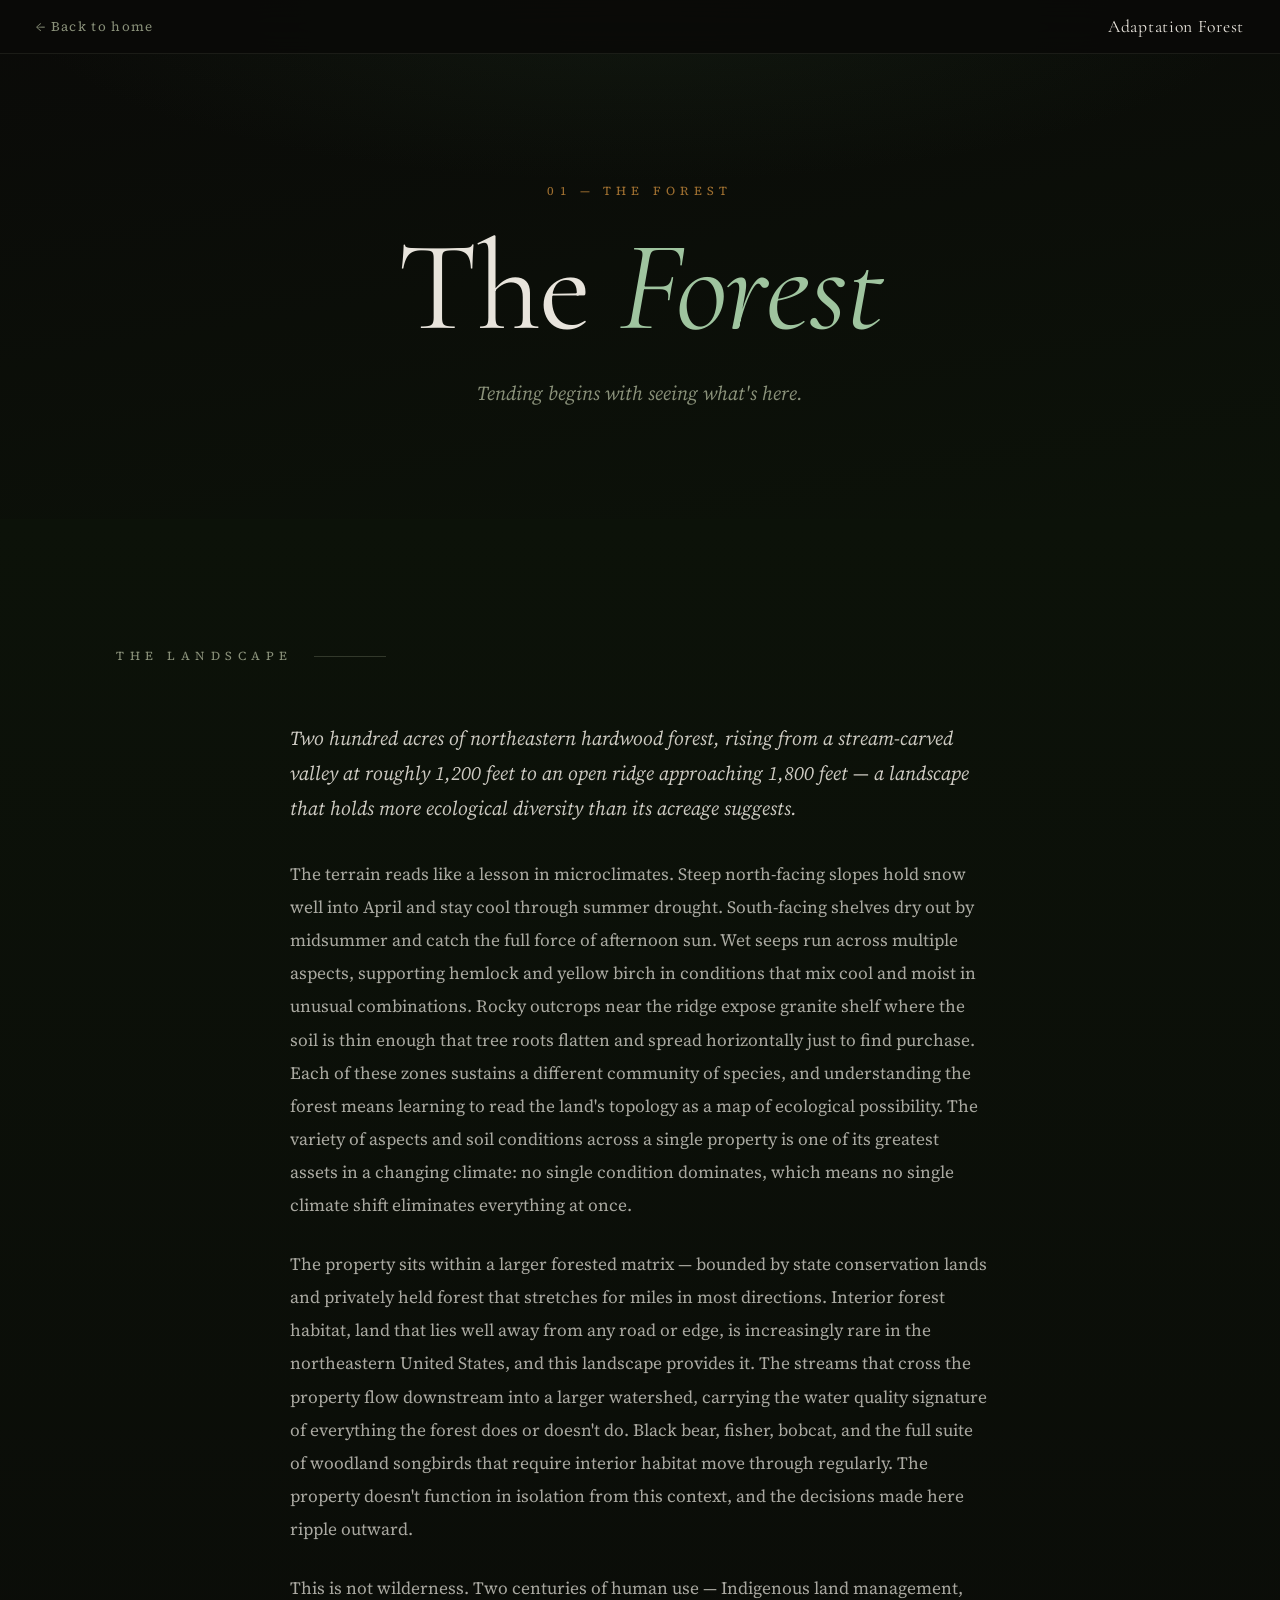
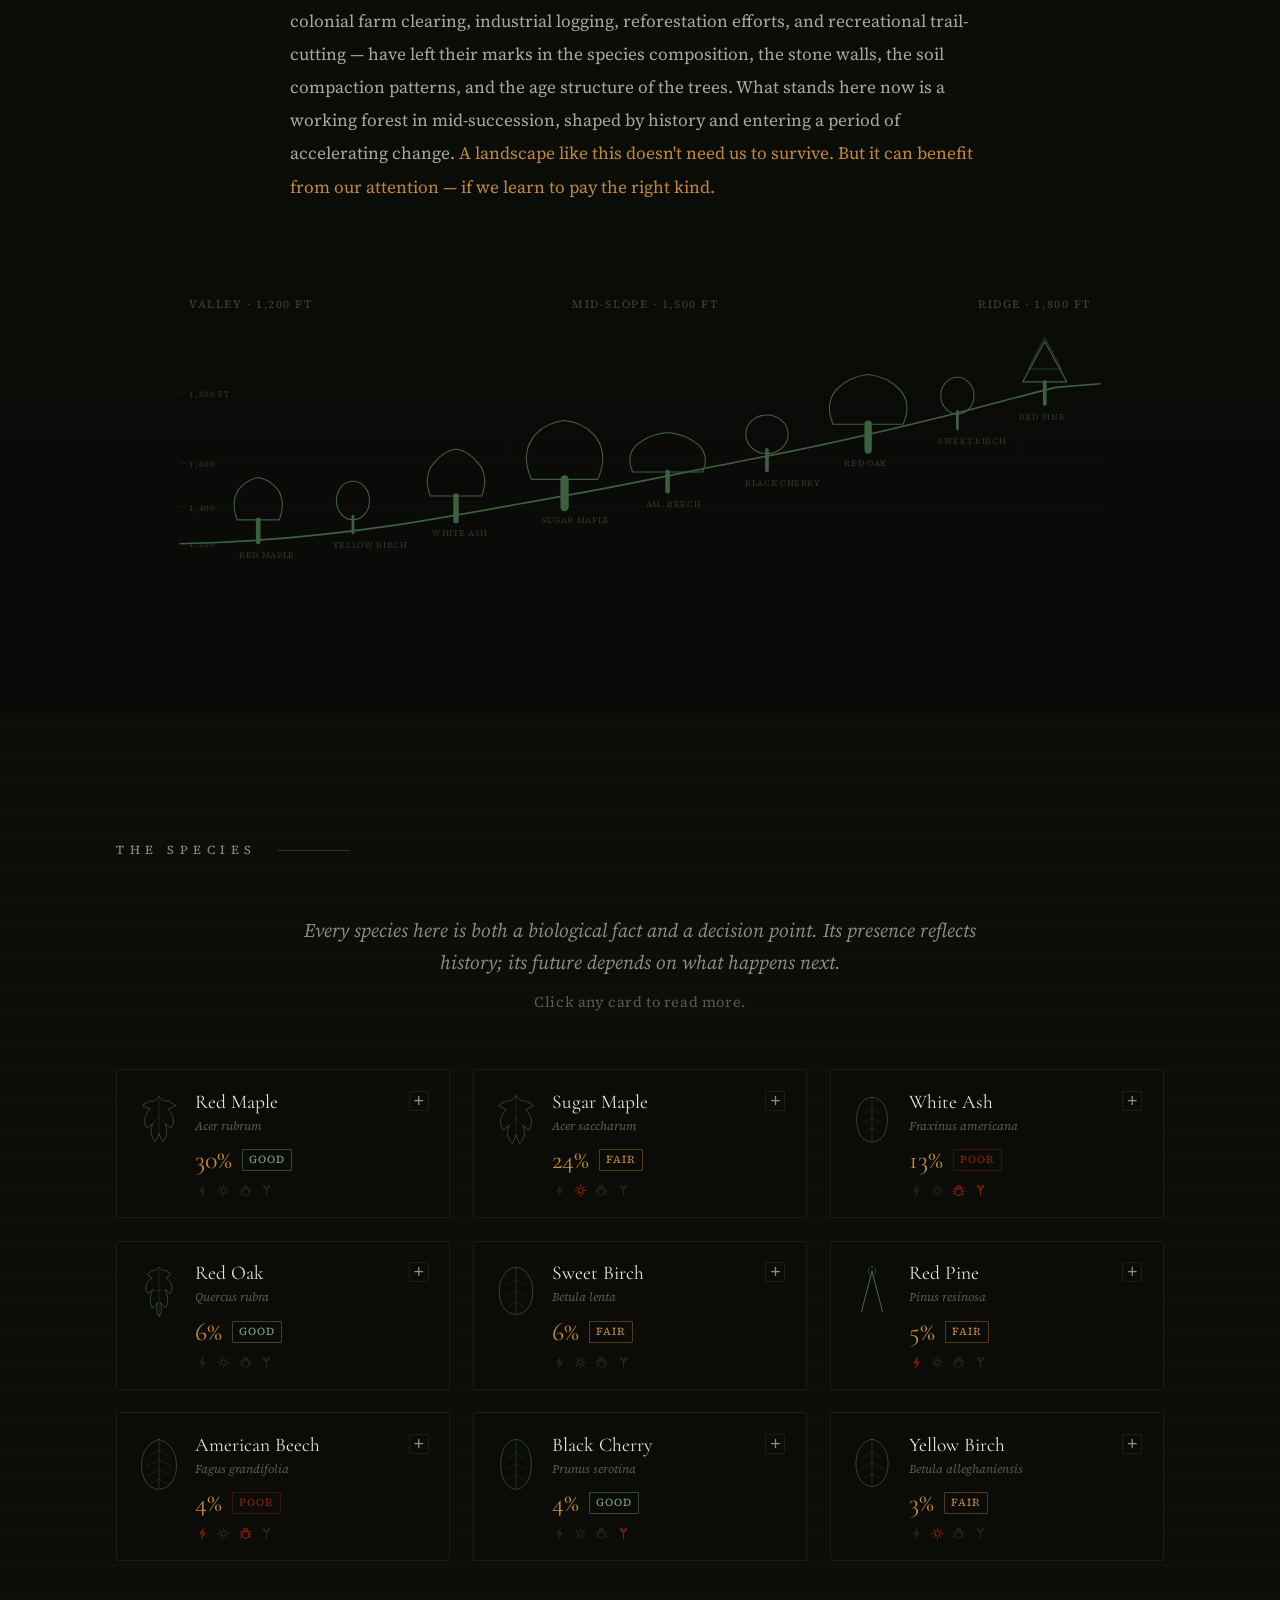
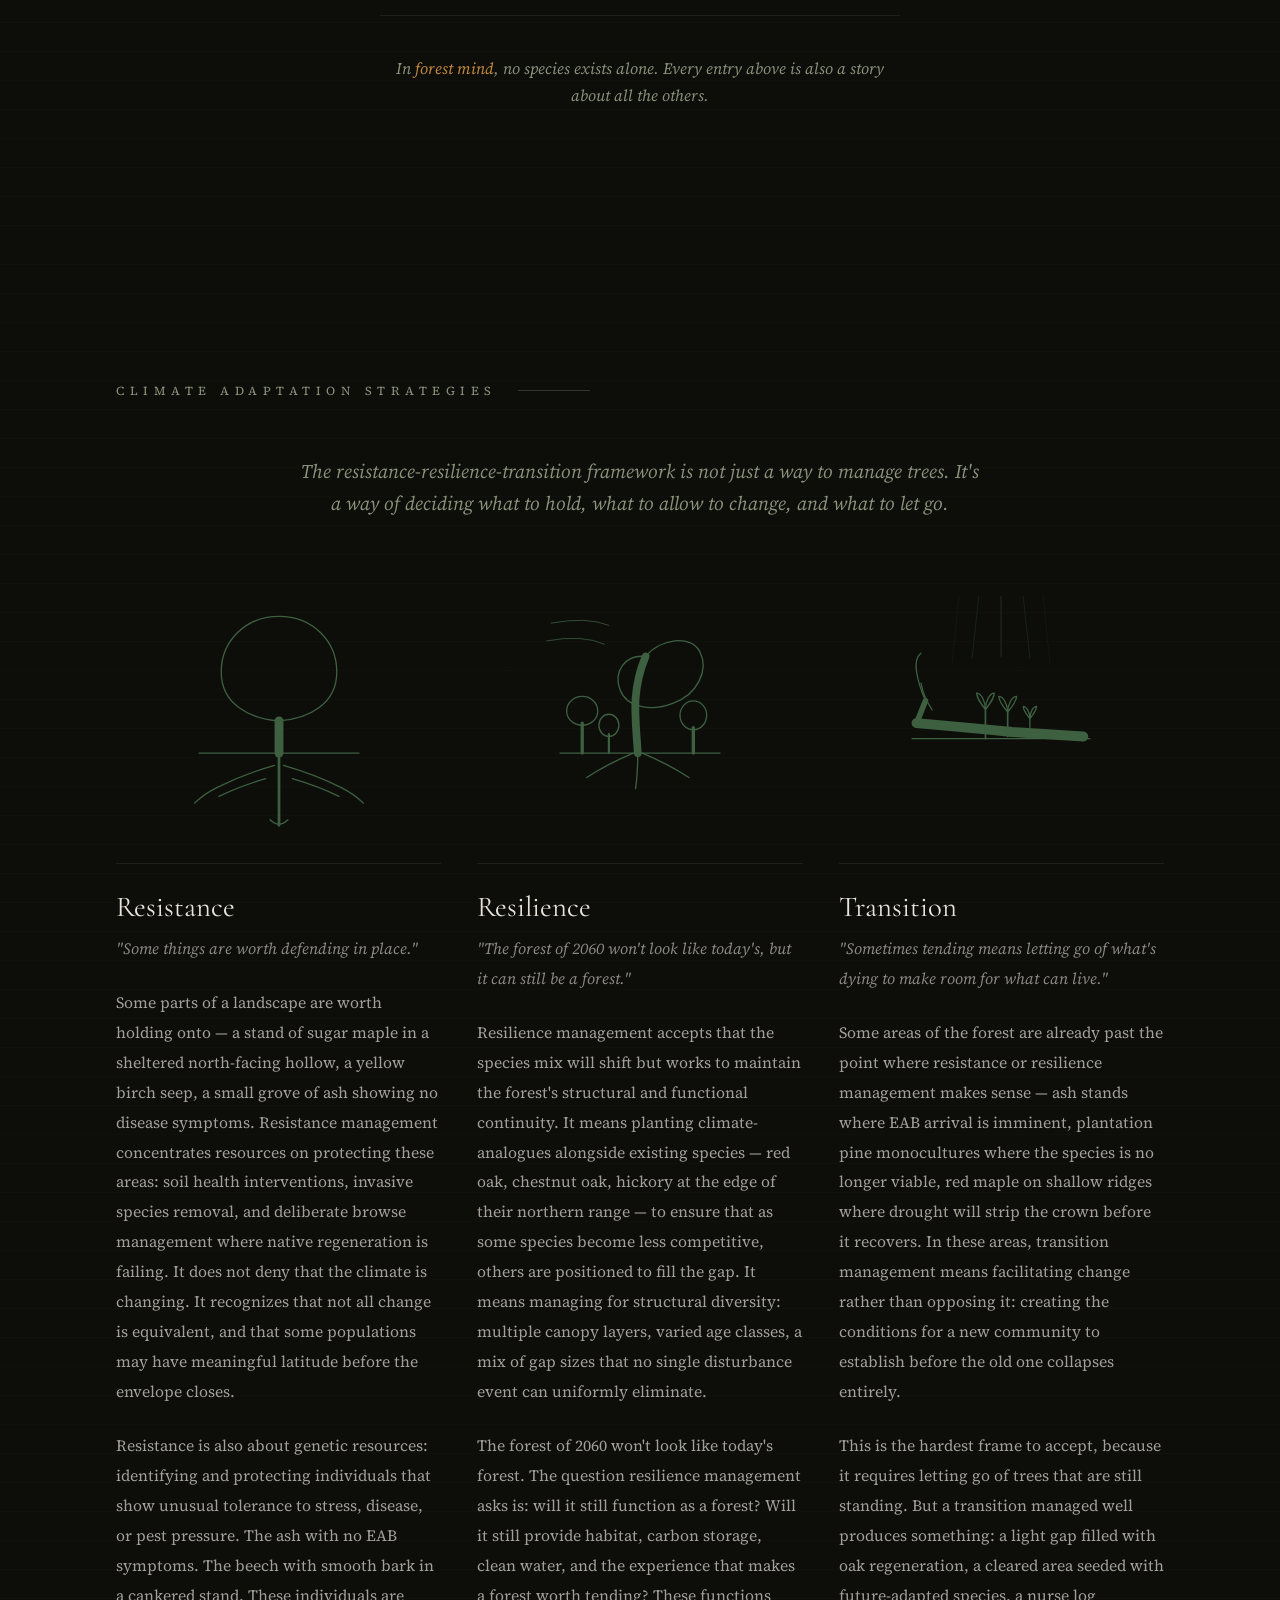
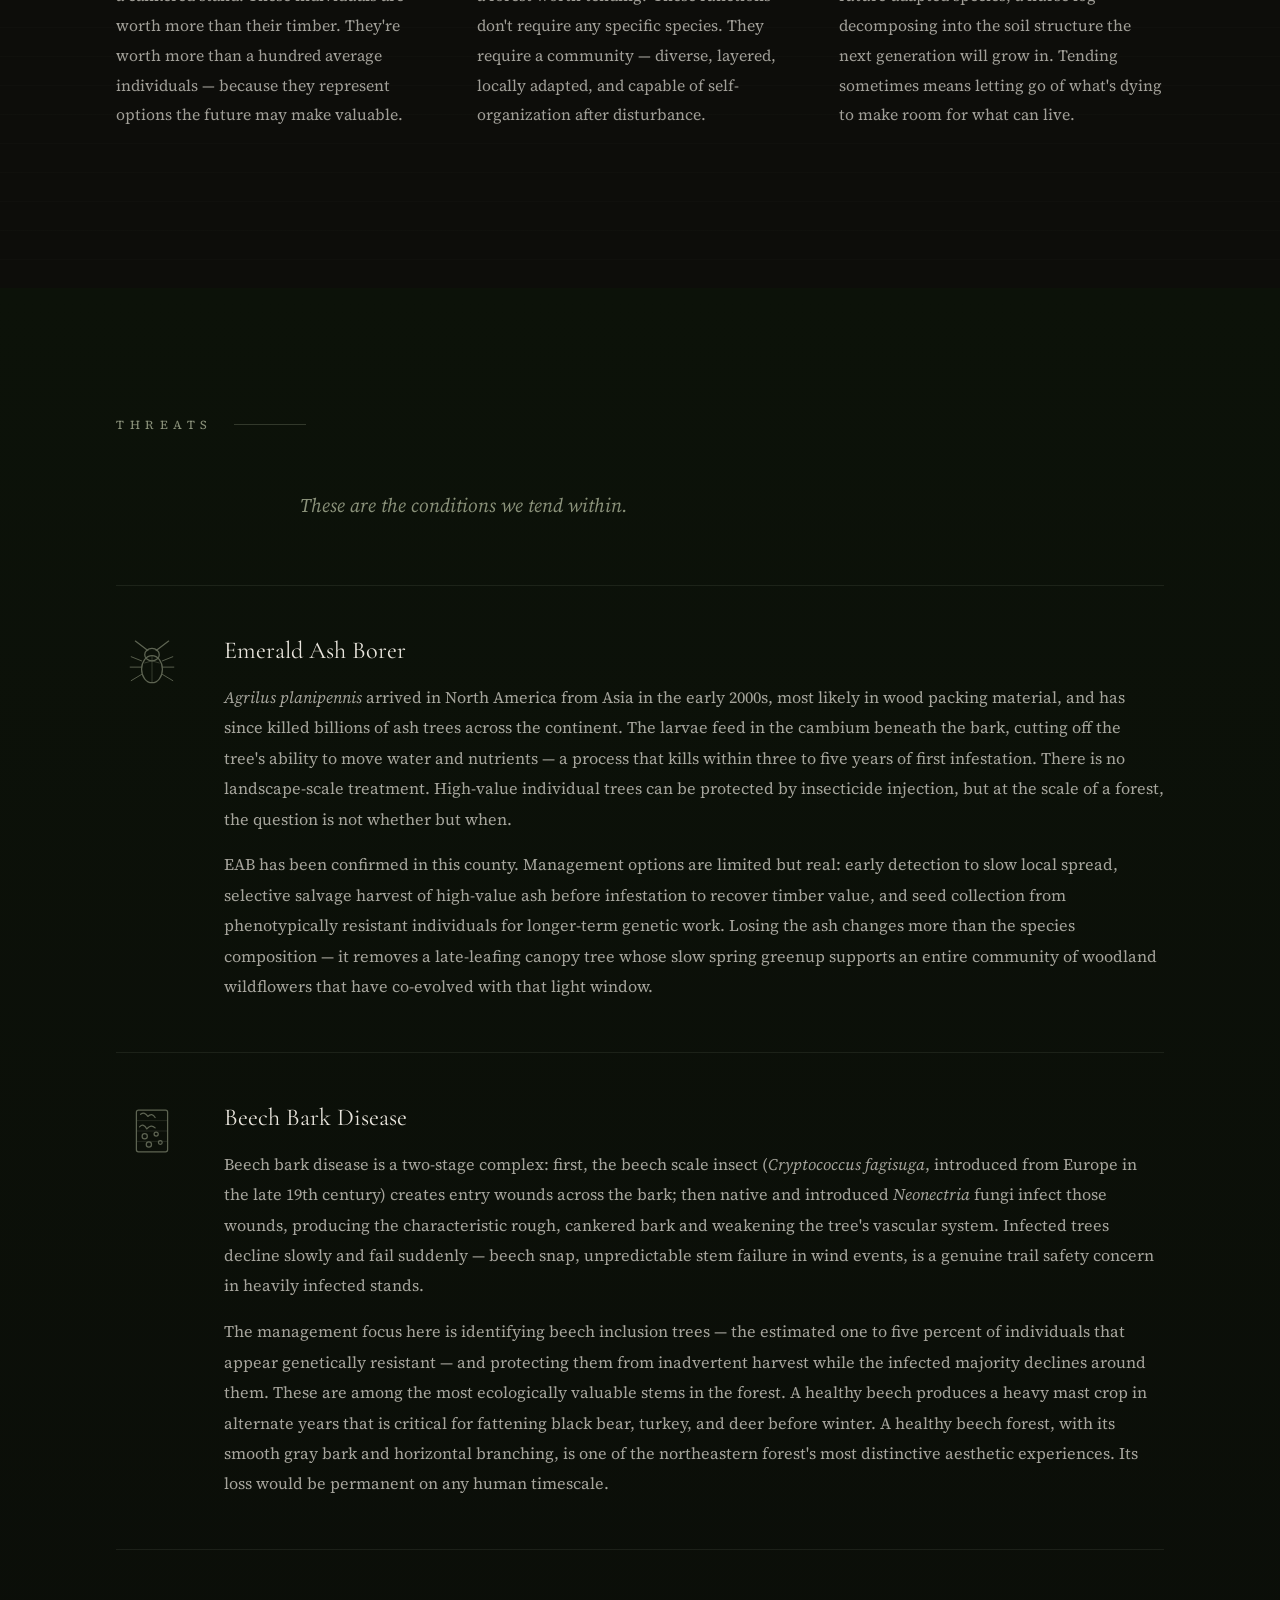
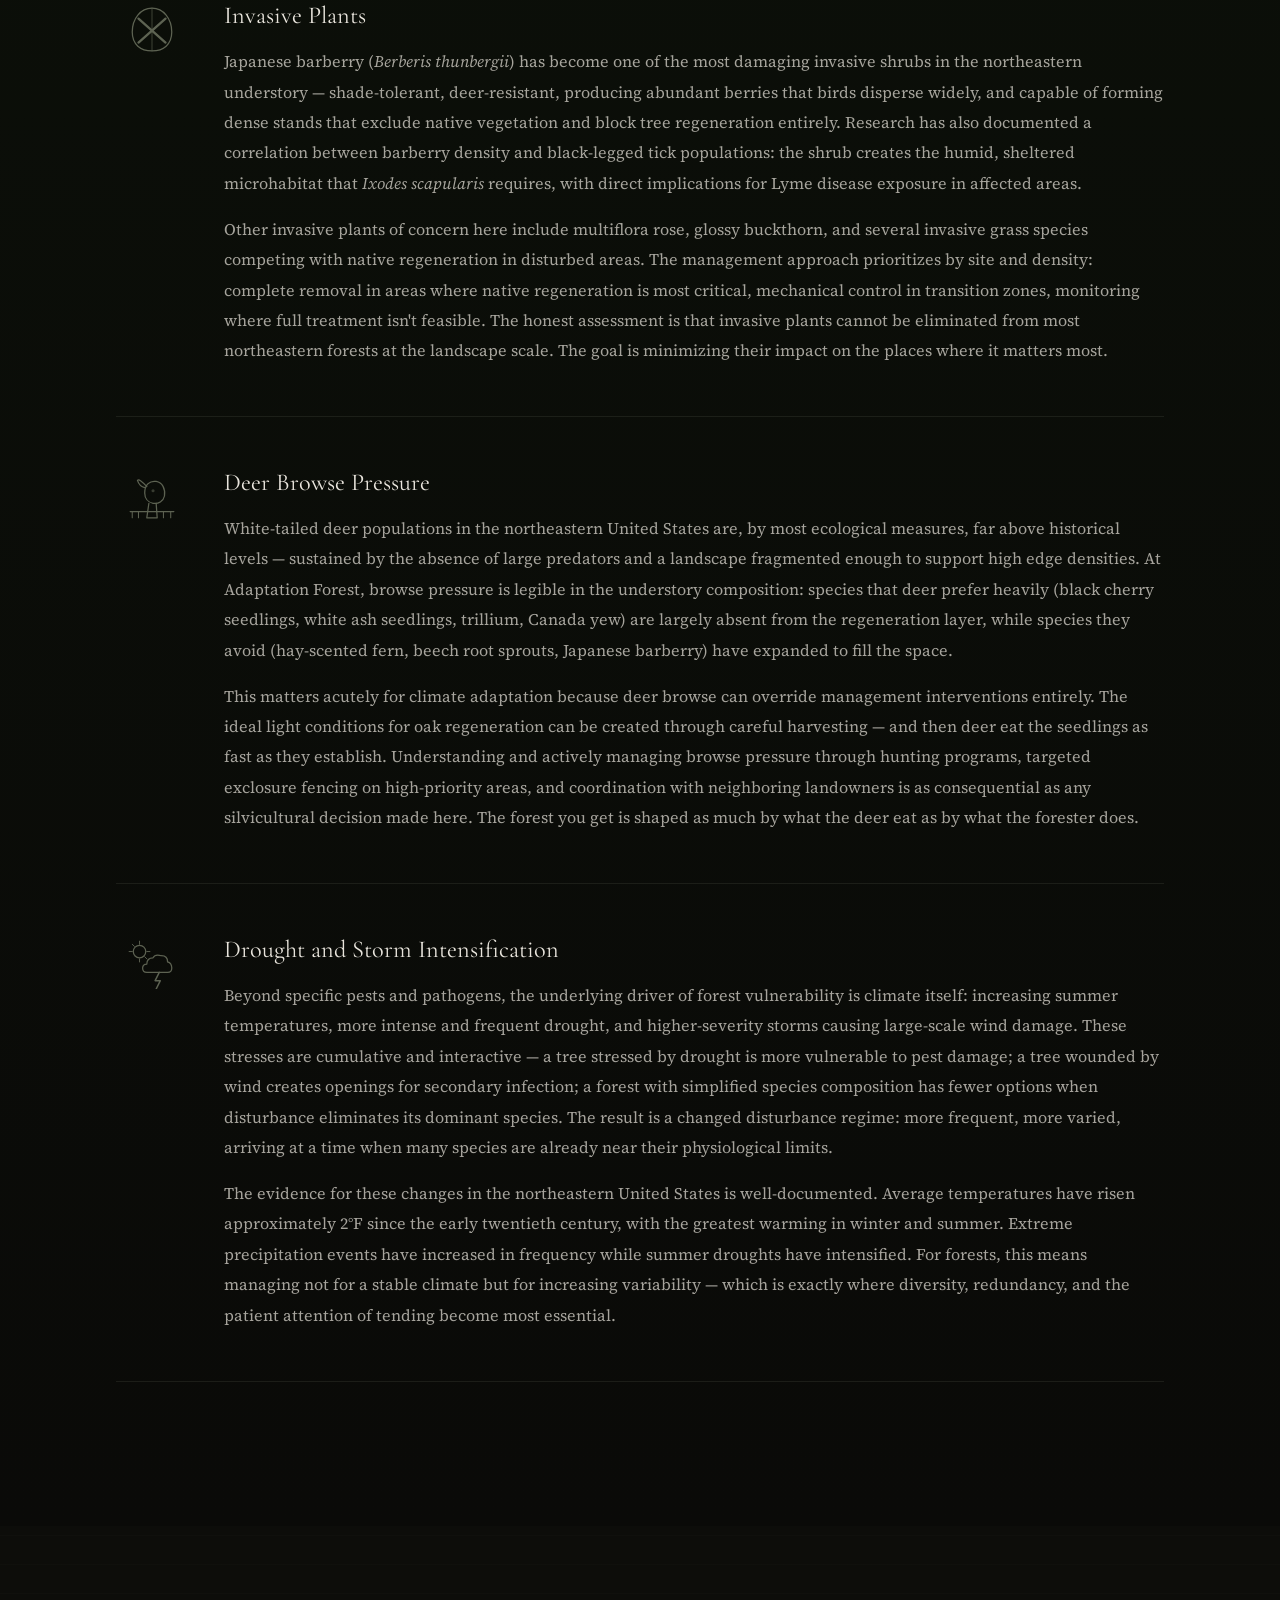
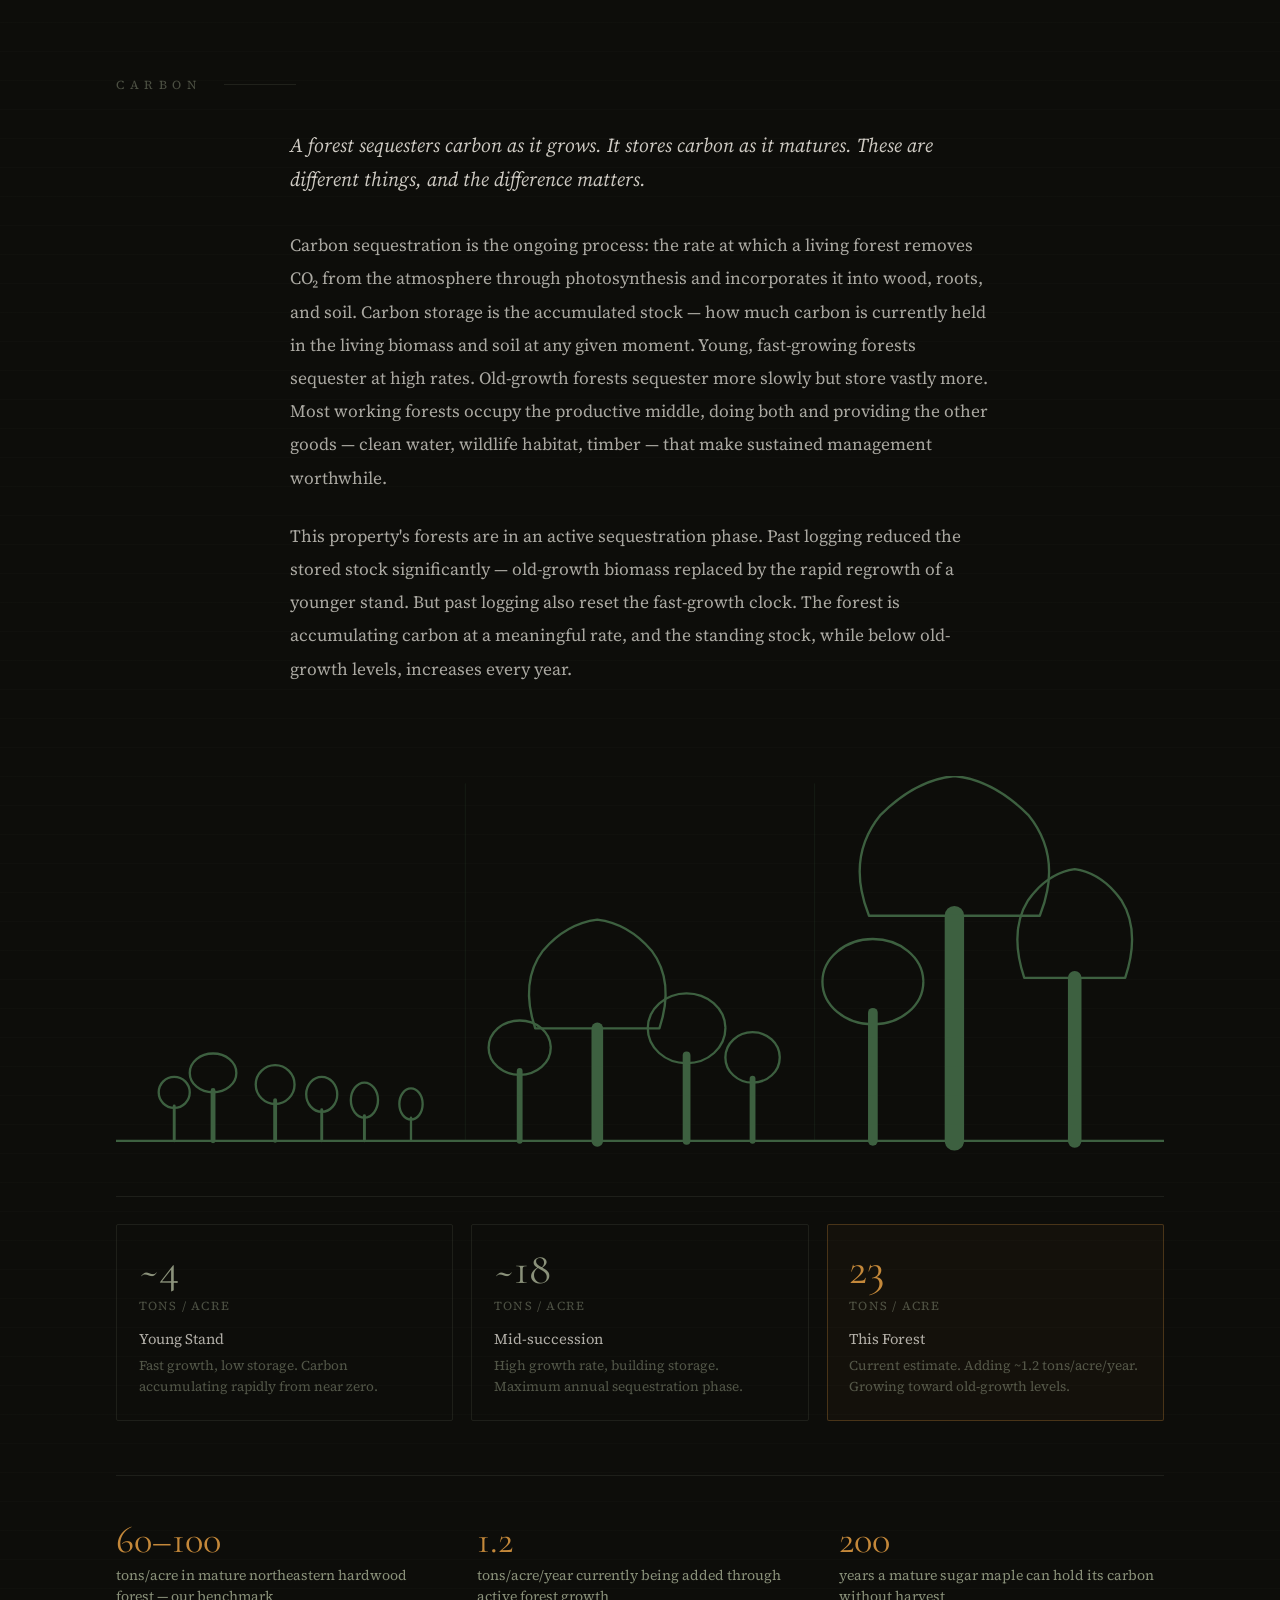
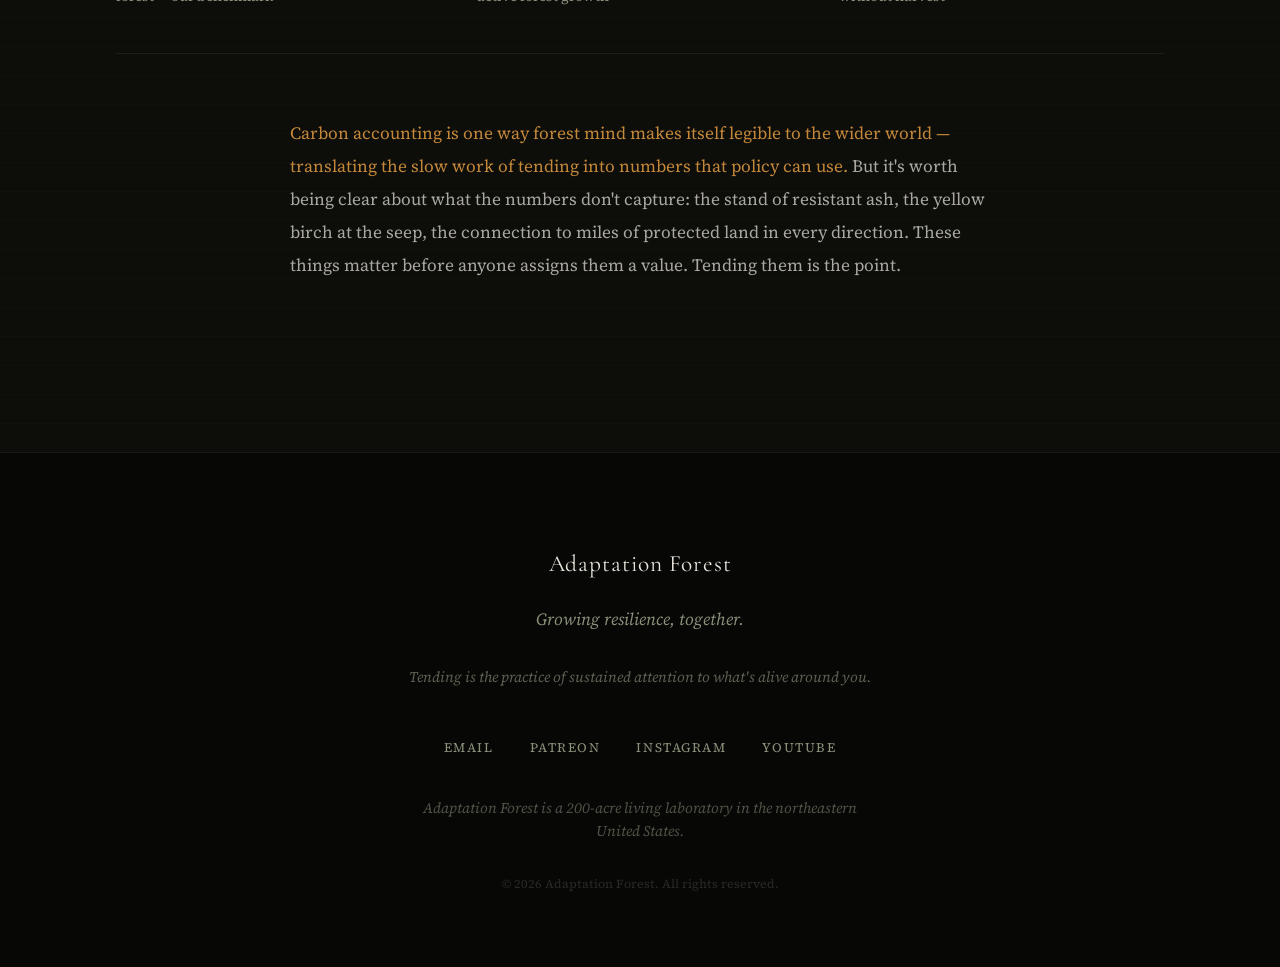
==== commit 09a76c9c: "Add favicon.svg link to all HTML pages Links the existing favicon.svg from the project root in all s" ====
--- a/forest.html
+++ b/forest.html
@@ -8,6 +8,7 @@
   <meta name="viewport" content="width=device-width, initial-scale=1.0">
   <meta name="description" content="A field guide to the 200-acre northeastern hardwood forest at Adaptation Forest — its species, climate vulnerabilities, and the practice of seeing what's here.">
   <title>The Forest — Adaptation Forest</title>
+  <link rel="icon" href="favicon.svg" type="image/svg+xml">
   <link rel="preconnect" href="https://fonts.googleapis.com">
   <link rel="preconnect" href="https://fonts.gstatic.com" crossorigin>
   <link href="https://fonts.googleapis.com/css2?family=Cormorant+Garamond:ital,wght@0,300;0,400;0,600;1,300;1,400;1,600&family=Source+Serif+4:ital,opsz,wght@0,8..60,300;0,8..60,400;1,8..60,300;1,8..60,400&display=swap" rel="stylesheet">
--- a/css/forest.css
+++ b/css/forest.css
@@ -714,3 +714,52 @@
   .threat-item { grid-template-columns: 1fr; }
   .threat-icon-wrap { display: none; }
 }
+
+/* ============================================================
+   Section Split — shared two-column layout
+   Used by practice.html, garden.html and any future sub-page
+   ============================================================ */
+.section-split {
+  display: grid;
+  grid-template-columns: 1fr 1fr;
+  gap: 4rem;
+  align-items: start;
+  margin-top: 3rem;
+}
+
+.section-split__text {
+  display: flex;
+  flex-direction: column;
+  gap: 1.25rem;
+}
+
+.section-split__text p {
+  font-family: var(--ff-body);
+  font-size: clamp(0.9rem, 1.6vw, 1.05rem);
+  color: rgba(232, 228, 220, 0.75);
+  line-height: 1.9;
+}
+
+.section-split__text .section-lead {
+  font-size: clamp(1rem, 1.8vw, 1.18rem);
+  color: rgba(232, 228, 220, 0.9);
+  font-weight: 300;
+}
+
+/* Flipped variant: SVG left, text right */
+.section-split--flip {
+  grid-template-columns: 1fr 1fr;
+}
+
+.section-split--flip > *:first-child { order: 1; }
+.section-split--flip > *:last-child  { order: 2; }
+
+@media (max-width: 860px) {
+  .section-split {
+    grid-template-columns: 1fr;
+    gap: 2.5rem;
+  }
+
+  .section-split--flip > *:first-child { order: 2; }
+  .section-split--flip > *:last-child  { order: 1; }
+}
